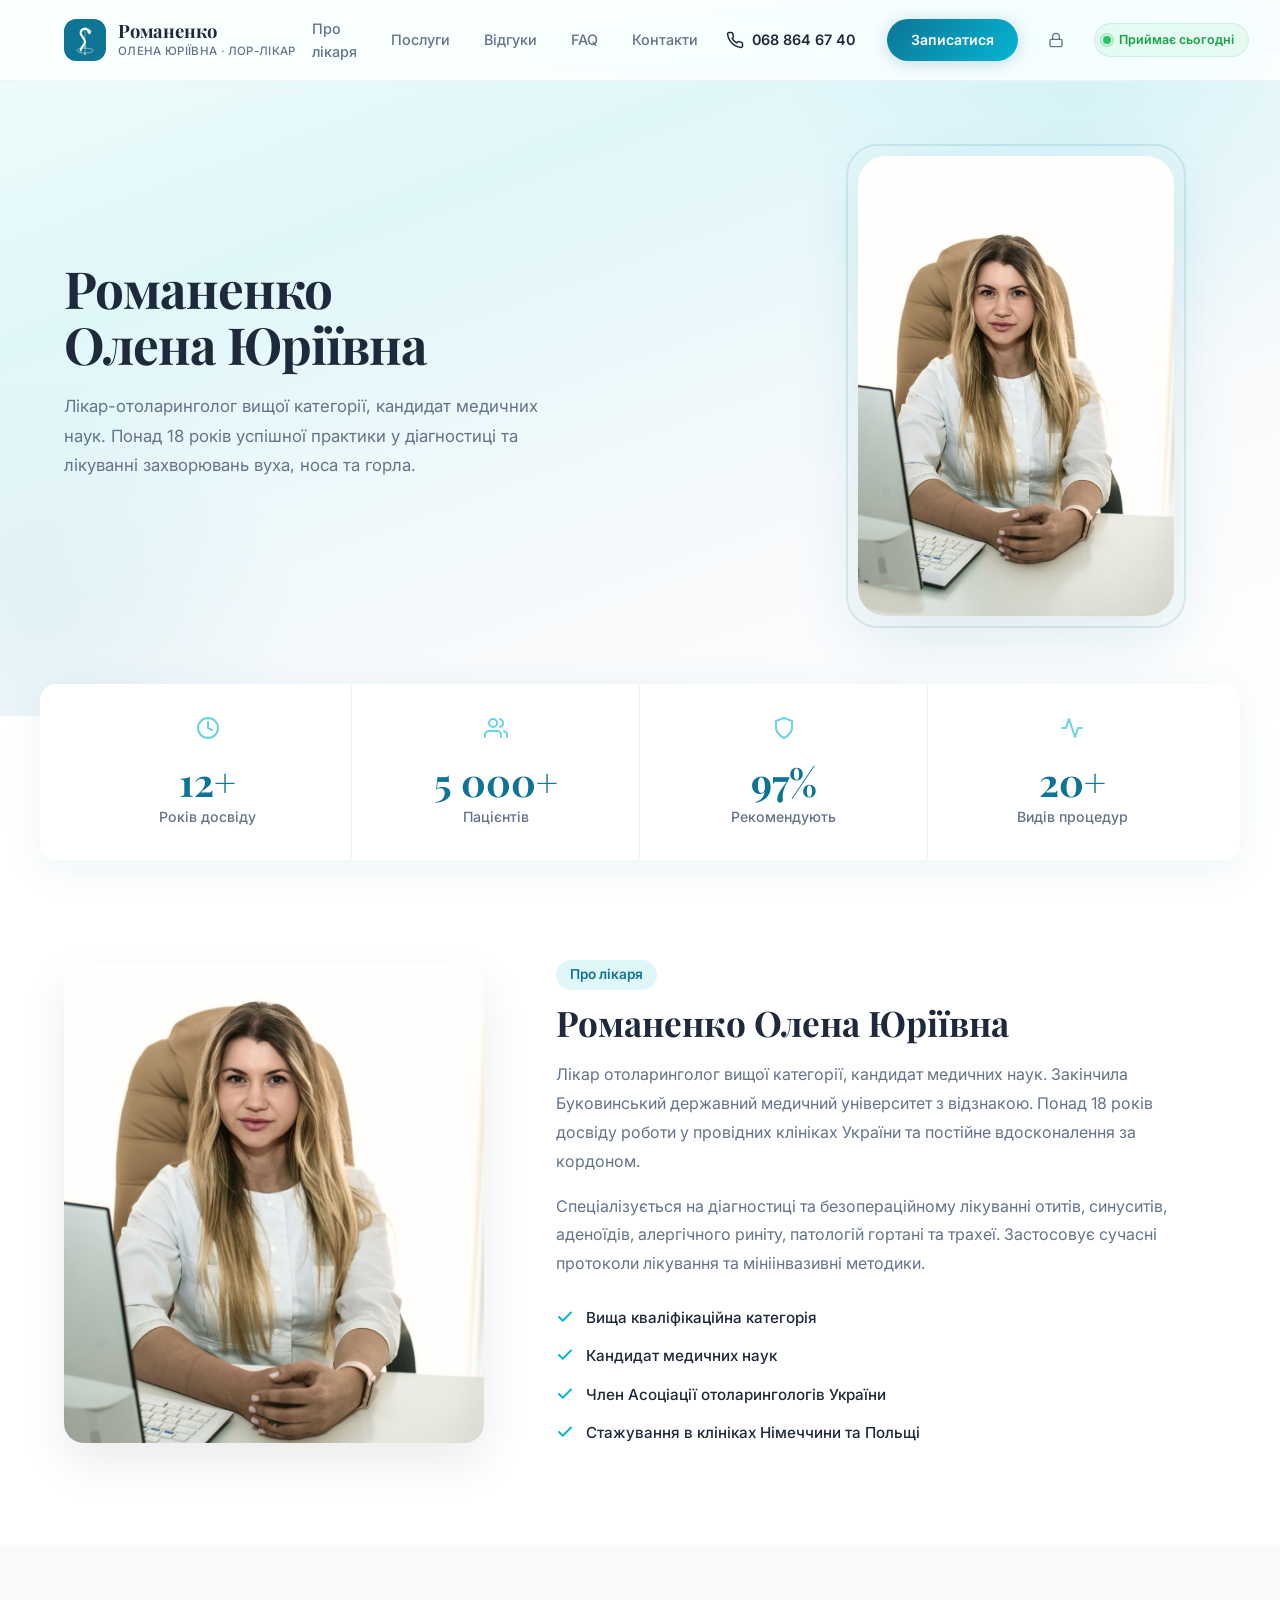
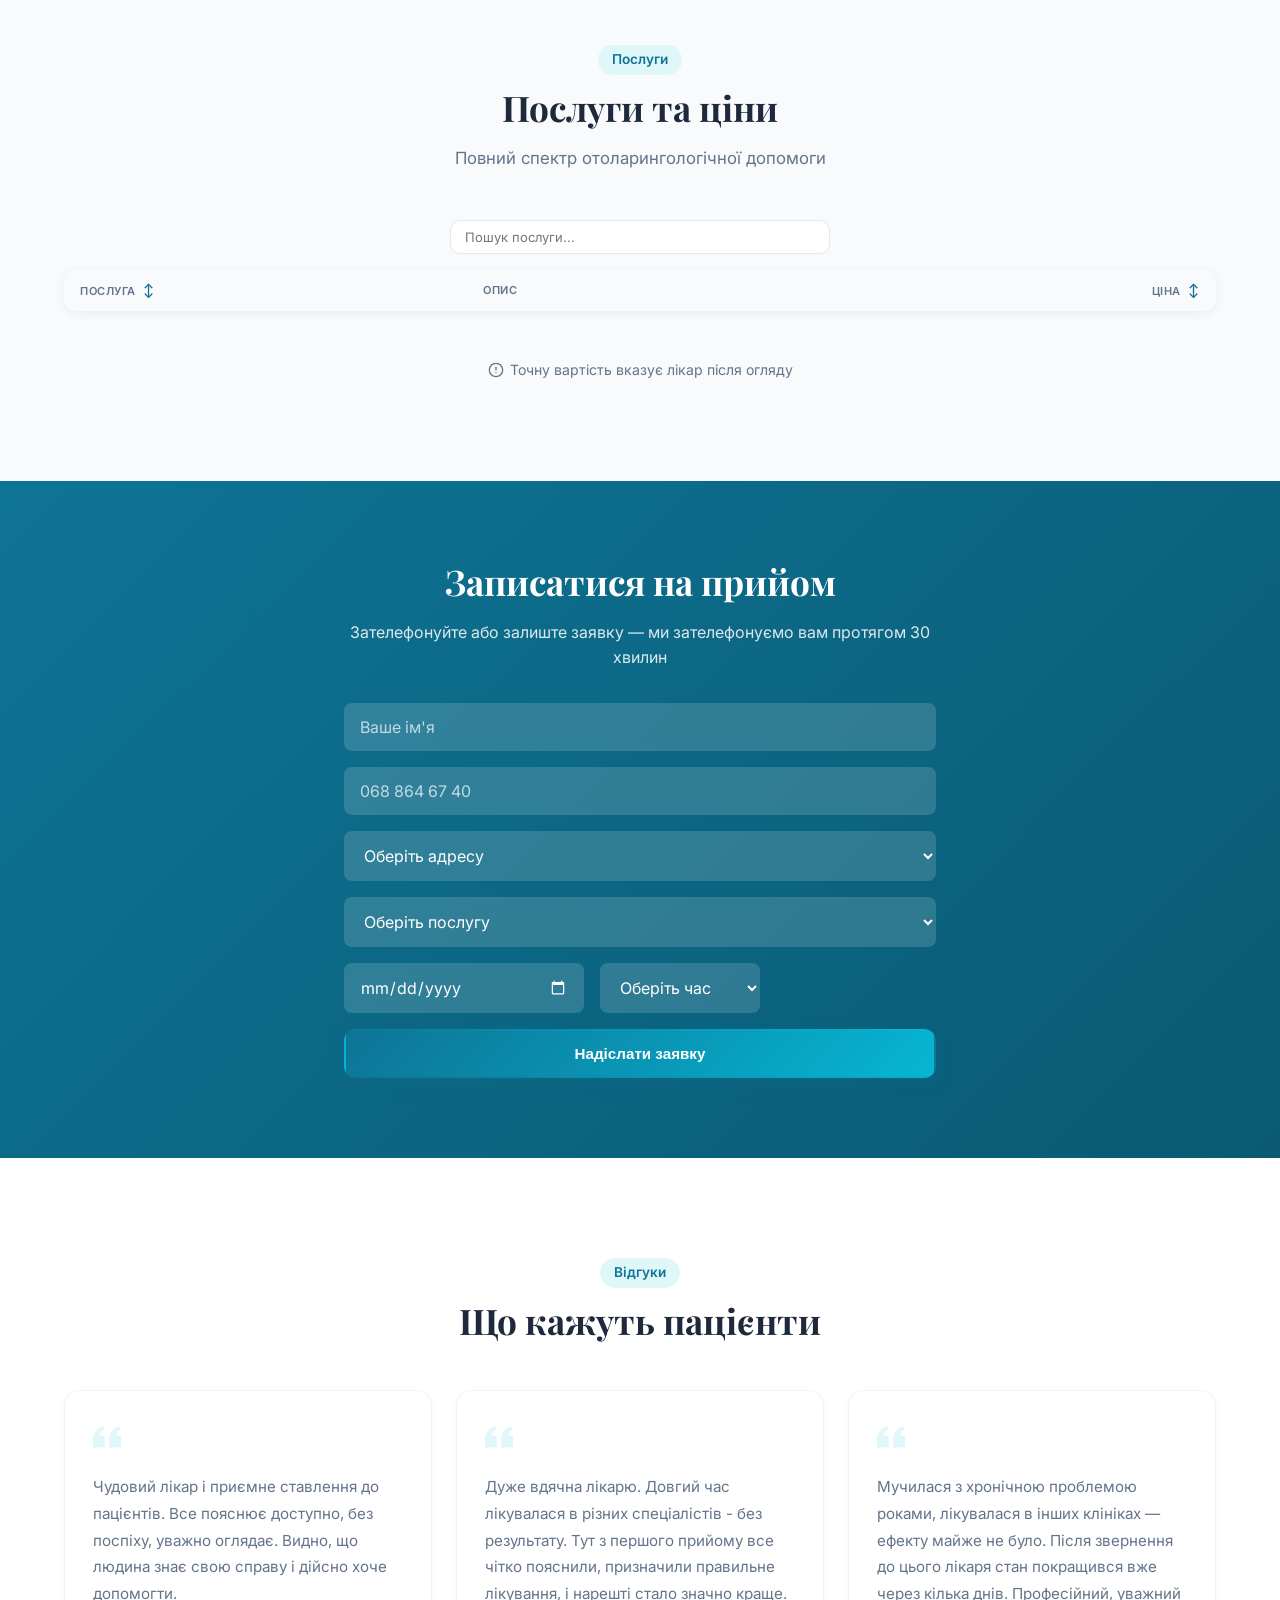
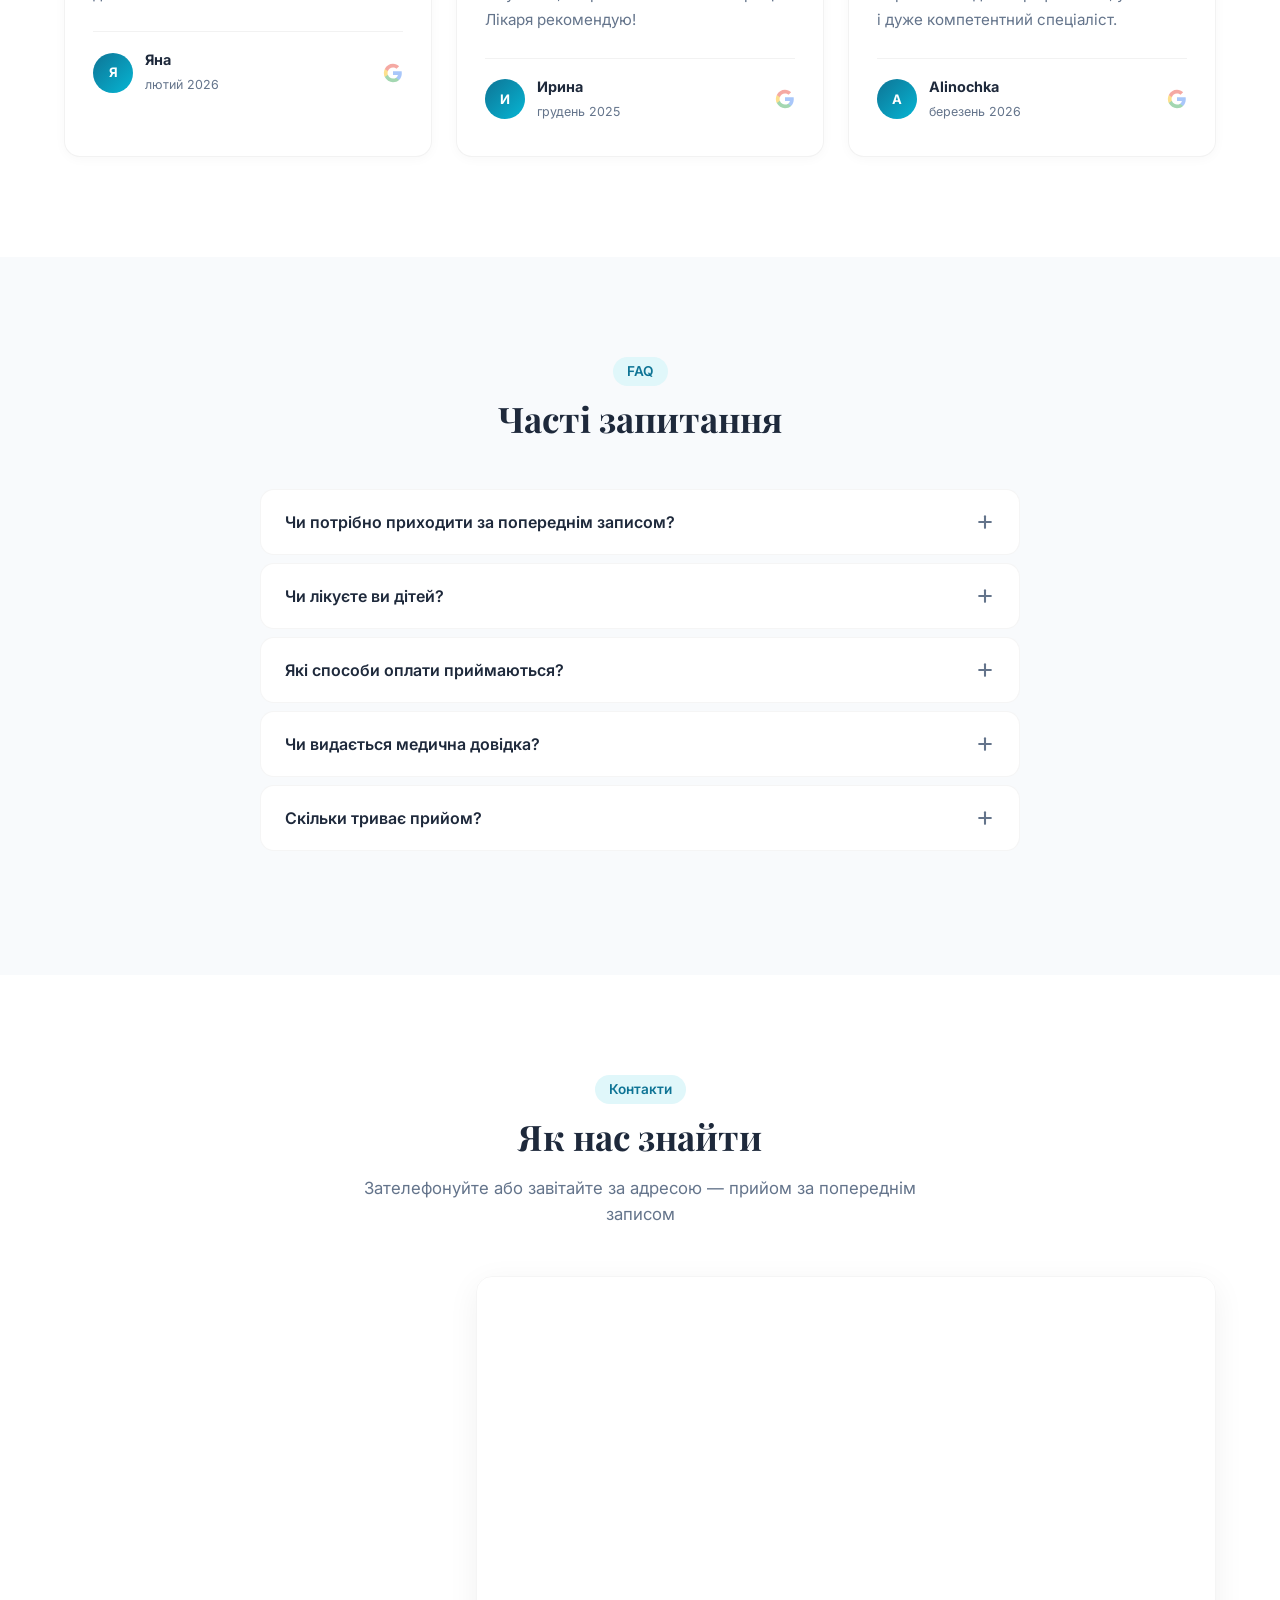
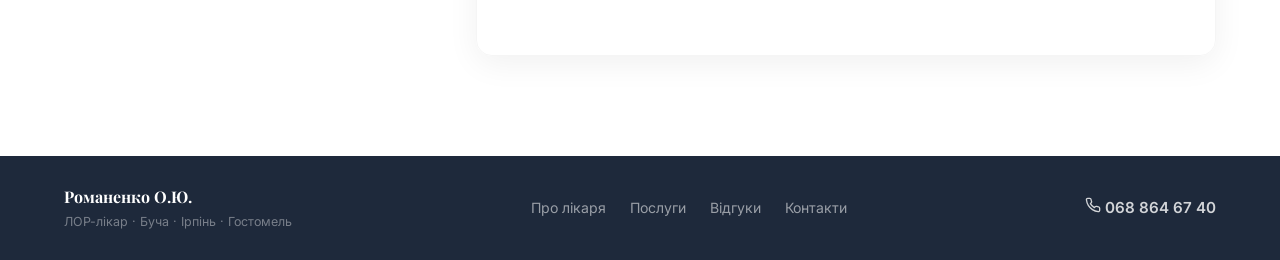
==== index.html @ e5115a63 "base project" ====
<!DOCTYPE html>
<html lang="uk">
<head>
  <meta charset="UTF-8">
  <meta name="viewport" content="width=device-width, initial-scale=1.0">
  <meta name="description" content="ЛОР-лікар Романенко Олена Юріївна у Бучі. Консультації, лікування отитів, синуситів, аденоїдів. Запис за телефоном 068 864 67 40.">
  <title>ЛОР-лікар Романенко Олена Юріївна | Буча · Ірпінь · Гостомель</title>
  <link rel="stylesheet" href="css/style.css">
  <link rel="preconnect" href="https://fonts.googleapis.com">
  <link href="https://fonts.googleapis.com/css2?family=Inter:wght@400;500;600;700&family=Playfair+Display:wght@600;700&display=swap" rel="stylesheet">
</head>
<body>

  <!-- Header -->
  <header class="header" id="header">
    <div class="container header__inner">
      <a href="#" class="header__logo" aria-label="На головну">
        <svg class="header__logo-icon" viewBox="0 0 48 48" fill="none" xmlns="http://www.w3.org/2000/svg" width="42" height="42">
          <defs><linearGradient id="logo-grad" x1="0" y1="0" x2="48" y2="48"><stop stop-color="#0e7495"/><stop offset="1" stop-color="#06b6d4"/></linearGradient></defs>
          <rect width="48" height="48" rx="14" fill="url(#logo-grad)"/>
          <!-- Bowl of Hygieia — staff / stem / base -->
          <line x1="24" y1="12" x2="24" y2="40" stroke="rgba(255,255,255,.25)" stroke-width="1.6"/>
          <ellipse cx="24" cy="36" rx="9" ry="2.8" stroke="rgba(255,255,255,.35)" stroke-width="1.5" fill="none"/>
          <line x1="24" y1="30" x2="24" y2="33" stroke="rgba(255,255,255,.35)" stroke-width="2" stroke-linecap="round"/>
          <circle cx="24" cy="40" r="1.4" fill="rgba(255,255,255,.45)"/>
          <!-- Snake S-curve -->
          <path d="M29 16C29 12 24 11 24 11S19 12 19 16c0 4 5 6 5 10s-5 6-5 10" stroke="#fff" stroke-width="2.4" stroke-linecap="round" fill="none"/>
          <!-- Snake head -->
          <circle cx="29" cy="14.5" r="2.2" fill="#fff"/>
          <circle cx="29.8" cy="13.8" r=".6" fill="url(#logo-grad)"/>
        </svg>
        <div class="header__logo-text">
          <span class="header__logo-name">Романенко</span>
          <span class="header__logo-sub">Олена Юріївна · ЛОР-лікар</span>
        </div>
      </a>

      <nav class="header__nav" id="headerNav" role="navigation">
        <a href="#about" class="header__nav-link">Про лікаря</a>
        <a href="#services" class="header__nav-link">Послуги</a>
        <a href="#testimonials" class="header__nav-link">Відгуки</a>
        <a href="#faq" class="header__nav-link">FAQ</a>
        <a href="#contacts" class="header__nav-link">Контакти</a>
      </nav>

      <div class="header__actions">
        <a href="tel:+380688646740" class="header__phone" aria-label="Зателефонувати">
          <svg width="18" height="18" viewBox="0 0 24 24" fill="none" stroke="currentColor" stroke-width="2" stroke-linecap="round" stroke-linejoin="round"><path d="M22 16.92v3a2 2 0 01-2.18 2 19.79 19.79 0 01-8.63-3.07 19.5 19.5 0 01-6-6 19.79 19.79 0 01-3.07-8.67A2 2 0 014.11 2h3a2 2 0 012 1.72c.127.96.361 1.903.7 2.81a2 2 0 01-.45 2.11L8.09 9.91a16 16 0 006 6l1.27-1.27a2 2 0 012.11-.45c.907.339 1.85.573 2.81.7A2 2 0 0122 16.92z"/></svg>
          <span>068 864 67 40</span>
        </a>
        <a href="#appointment" class="header__cta">Записатися</a>
        <a href="/login" class="header__login">
          <svg width="16" height="16" viewBox="0 0 24 24" fill="none" stroke="currentColor" stroke-width="2" stroke-linecap="round" stroke-linejoin="round"><rect x="3" y="11" width="18" height="11" rx="2" ry="2"/><path d="M7 11V7a5 5 0 0110 0v4"/></svg>
        </a>
        <div class="header__status">
          <span class="header__status-dot"></span>
          <span class="header__status-text">Приймає сьогодні</span>
        </div>
      </div>

      <!-- Mobile: compact bottom nav bar -->
      <nav class="header__mobile-nav">
        <a href="#about" class="header__mobile-link">Лікар</a>
        <a href="#services" class="header__mobile-link">Послуги</a>
        <a href="#testimonials" class="header__mobile-link">Відгуки</a>
        <a href="#contacts" class="header__mobile-link">Контакти</a>
        <a href="/login" class="header__mobile-link">
          <svg width="18" height="18" viewBox="0 0 24 24" fill="none" stroke="currentColor" stroke-width="2" stroke-linecap="round" stroke-linejoin="round"><rect x="3" y="11" width="18" height="11" rx="2" ry="2"/><path d="M7 11V7a5 5 0 0110 0v4"/></svg>
          Вхід
        </a>
        <a href="tel:+380688646740" class="header__mobile-call">
          <svg width="16" height="16" viewBox="0 0 24 24" fill="none" stroke="currentColor" stroke-width="2" stroke-linecap="round" stroke-linejoin="round"><path d="M22 16.92v3a2 2 0 01-2.18 2 19.79 19.79 0 01-8.63-3.07 19.5 19.5 0 01-6-6 19.79 19.79 0 01-3.07-8.67A2 2 0 014.11 2h3a2 2 0 012 1.72c.127.96.361 1.903.7 2.81a2 2 0 01-.45 2.11L8.09 9.91a16 16 0 006 6l1.27-1.27a2 2 0 012.11-.45c.907.339 1.85.573 2.81.7A2 2 0 0122 16.92z"/></svg>
        </a>
      </nav>
    </div>
  </header>

  <!-- Hero -->
  <section class="hero">
    <div class="hero__bg"></div>
    <div class="container hero__inner">
      <div class="hero__content">
        <h1 class="hero__title">Романенко<br/>Олена Юріївна</h1>
        <p class="hero__subtitle">Лікар-отоларинголог вищої категорії, кандидат медичних наук. Понад 18 років успішної практики у діагностиці та лікуванні захворювань вуха, носа та горла.</p>
        <div class="hero__actions">
        </div>
      </div>
      <div class="hero__image">
        <div class="hero__photo-frame">
          <div class="hero__photo">
            <img src="./images/dr.JPG" alt="Романенко Олена Юріївна — ЛОР-лікар"/>
          </div>
          <div class="hero__photo-accent"></div>
        </div>
      </div>
    </div>
  </section>

  <!-- Stats -->
  <section class="stats">
    <div class="container stats__inner">
      <div class="stats__item">
        <svg class="stats__icon" width="24" height="24" viewBox="0 0 24 24" fill="none" stroke="currentColor" stroke-width="2" stroke-linecap="round" stroke-linejoin="round"><circle cx="12" cy="12" r="10"/><polyline points="12 6 12 12 16 14"/></svg>
        <span class="stats__number" id="yearsExperience">18+</span>
        <span class="stats__label">Років досвіду</span>
      </div>
      <div class="stats__item">
        <svg class="stats__icon" width="24" height="24" viewBox="0 0 24 24" fill="none" stroke="currentColor" stroke-width="2" stroke-linecap="round" stroke-linejoin="round"><path d="M17 21v-2a4 4 0 00-4-4H5a4 4 0 00-4 4v2"/><circle cx="9" cy="7" r="4"/><path d="M23 21v-2a4 4 0 00-3-3.87"/><path d="M16 3.13a4 4 0 010 7.75"/></svg>
        <span class="stats__number">5 000+</span>
        <span class="stats__label">Пацієнтів</span>
      </div>
      <div class="stats__item">
        <svg class="stats__icon" width="24" height="24" viewBox="0 0 24 24" fill="none" stroke="currentColor" stroke-width="2" stroke-linecap="round" stroke-linejoin="round"><path d="M12 22s8-4 8-10V5l-8-3-8 3v7c0 6 8 10 8 10z"/></svg>
        <span class="stats__number">97%</span>
        <span class="stats__label">Рекомендують</span>
      </div>
      <div class="stats__item">
        <svg class="stats__icon" width="24" height="24" viewBox="0 0 24 24" fill="none" stroke="currentColor" stroke-width="2" stroke-linecap="round" stroke-linejoin="round"><path d="M22 12h-4l-3 9L9 3l-3 9H2"/></svg>
        <span class="stats__number">20+</span>
        <span class="stats__label">Видів процедур</span>
      </div>
    </div>
  </section>

  <!-- About -->
  <section class="about" id="about">
    <div class="container about__inner">
      <div class="about__image">
        <div class="about__photo">
          <div class="about__photo-inner">
            <img src="./images/dr.JPG" alt="Романенко Олена Юріївна"/>
          </div>
        </div>
      </div>
      <div class="about__content">
        <span class="section__tag">Про лікаря</span>
        <h2 class="section__title">Романенко Олена Юріївна</h2>
        <p class="about__text">Лікар отоларинголог вищої категорії, кандидат медичних наук. Закінчила Буковинський державний медичний університет з відзнакою. Понад 18 років досвіду роботи у провідних клініках України та постійне вдосконалення за кордоном.</p>
        <p class="about__text">Спеціалізується на діагностиці та безопераційному лікуванні отитів, синуситів, аденоїдів, алергічного риніту, патологій гортані та трахеї. Застосовує сучасні протоколи лікування та мініінвазивні методики.</p>
        <ul class="about__credentials">
          <li>
            <svg width="18" height="18" viewBox="0 0 24 24" fill="none" stroke="currentColor" stroke-width="2.5" stroke-linecap="round" stroke-linejoin="round"><polyline points="20 6 9 17 4 12"/></svg>
            Вища кваліфікаційна категорія
          </li>
          <li>
            <svg width="18" height="18" viewBox="0 0 24 24" fill="none" stroke="currentColor" stroke-width="2.5" stroke-linecap="round" stroke-linejoin="round"><polyline points="20 6 9 17 4 12"/></svg>
            Кандидат медичних наук
          </li>
          <li>
            <svg width="18" height="18" viewBox="0 0 24 24" fill="none" stroke="currentColor" stroke-width="2.5" stroke-linecap="round" stroke-linejoin="round"><polyline points="20 6 9 17 4 12"/></svg>
            Член Асоціації отоларингологів України
          </li>
          <li>
            <svg width="18" height="18" viewBox="0 0 24 24" fill="none" stroke="currentColor" stroke-width="2.5" stroke-linecap="round" stroke-linejoin="round"><polyline points="20 6 9 17 4 12"/></svg>
            Стажування в клініках Німеччини та Польщі
          </li>
        </ul>
      </div>
    </div>
  </section>

  <!-- Services -->
  <section class="services" id="services">
    <div class="container">
      <div class="section__header">
        <span class="section__tag">Послуги</span>
        <h2 class="section__title">Послуги та ціни</h2>
        <p class="section__description">Повний спектр отоларингологічної допомоги</p>
      </div>
      <div class="services__search-wrap">
        <input type="text" id="servicesSearch" class="services__search" placeholder="Пошук послуги...">
      </div>
      <div class="services__table-wrap">
        <table class="services__table">
          <thead>
            <tr>
              <th class="services__th services__th--name" data-sort="name">Послуга <span class="services__sort-icon">↕</span></th>
              <th class="services__th services__th--desc">Опис</th>
              <th class="services__th services__th--price" data-sort="price">Ціна <span class="services__sort-icon">↕</span></th>
            </tr>
          </thead>
          <tbody id="servicesTableBody"></tbody>
        </table>
      </div>
      <div id="servicesPagination" class="services__pagination"></div>
      <p class="services__note">
        <svg width="16" height="16" viewBox="0 0 24 24" fill="none" stroke="currentColor" stroke-width="2" stroke-linecap="round" stroke-linejoin="round"><circle cx="12" cy="12" r="10"/><line x1="12" y1="8" x2="12" y2="12"/><line x1="12" y1="16" x2="12.01" y2="16"/></svg>
        Точну вартість вказує лікар після огляду
      </p>
    </div>
  </section>

  <!-- Appointment -->
 <section class="appointment" id="appointment">
    <div class="container appointment__inner">
      <div class="appointment__content">
        <h2 class="section__title">Записатися на прийом</h2>
        <p>Зателефонуйте або залиште заявку — ми зателефонуємо вам протягом 30 хвилин</p>
        <form class="appointment__form" id="appointmentForm">
          <input type="text" name="name" placeholder="Ваше ім'я" required>
          <input type="tel" name="phone" placeholder="Телефон" required>
          <select name="location" id="appointmentLocation">
            <option value="" disabled selected>Оберіть адресу</option>
          </select>
          <select name="service">
            <option value="" disabled selected>Оберіть послугу</option>
            <option>Консультація ЛОР-лікаря</option>
            <option>Лікування отиту</option>
            <option>Лікування синуситу</option>
            <option>Аденотомія</option>
            <option>Видалення поліпів носа</option>
            <option>Парацентез барабанної перетинки</option>
            <option>Алергічний риніт</option>
            <option>Дитяча отоларингологія</option>
          </select>
          <div class="appointment__datetime">
            <input type="date" name="date">
            <select name="time" id="appointmentTime">
              <option value="">Оберіть час</option>
            </select>
          </div>
          <button type="submit" class="btn btn--primary btn--full">Надіслати заявку</button>
        </form>
        <p class="appointment__confirm" id="formConfirm">&#10004; Дякуємо! Ми зв'яжемося з вами найближчим часом.</p>
      </div>
    </div>
  </section>

  <!-- Testimonials -->
  <section class="testimonials" id="testimonials">
    <div class="container">
      <div class="section__header">
        <span class="section__tag">Відгуки</span>
        <h2 class="section__title">Що кажуть пацієнти</h2>
      </div>
      <div class="testimonials__grid">
        <div class="testimonial-card">
          <svg class="testimonial-card__quote" width="28" height="28" viewBox="0 0 24 24" fill="currentColor"><path d="M14.017 21v-7.391c0-5.704 3.731-9.57 8.983-10.609l.995 2.151c-2.432.917-3.995 3.638-3.995 5.849h4v10h-9.983zm-14.017 0v-7.391c0-5.704 3.748-9.57 9-10.609l.996 2.151c-2.433.917-3.996 3.638-3.996 5.849h3.983v10h-9.983z"/></svg>
          <p class="testimonial-card__text">Чудовий лікар і приємне ставлення до пацієнтів. Все пояснює доступно, без поспіху, уважно оглядає. Видно, що людина знає свою справу і дійсно хоче допомогти.</p>
          <div class="testimonial-card__footer">
            <div class="testimonial-card__author">
              <div class="testimonial-card__avatar">Я</div>
              <div>
                <strong>Яна</strong>
                <span>лютий 2026</span>
              </div>
            </div>
            <svg class="testimonial-card__google" width="20" height="20" viewBox="0 0 24 24"><path d="M22.56 12.25c0-.78-.07-1.53-.2-2.25H12v4.26h5.92a5.06 5.06 0 01-2.2 3.32v2.77h3.57c2.08-1.92 3.28-4.74 3.28-8.1z" fill="#4285F4"/><path d="M12 23c2.97 0 5.46-.98 7.28-2.66l-3.57-2.77c-.98.66-2.23 1.06-3.71 1.06-2.86 0-5.29-1.93-6.16-4.53H2.18v2.84C3.99 20.53 7.7 23 12 23z" fill="#34A853"/><path d="M5.84 14.09c-.22-.66-.35-1.36-.35-2.09s.13-1.43.35-2.09V7.07H2.18C1.43 8.55 1 10.22 1 12s.43 3.45 1.18 4.93l2.85-2.22.81-.62z" fill="#FBBC05"/><path d="M12 5.38c1.62 0 3.06.56 4.21 1.64l3.15-3.15C17.45 2.09 14.97 1 12 1 7.7 1 3.99 3.47 2.18 7.07l3.66 2.84c.87-2.6 3.3-4.53 6.16-4.53z" fill="#EA4335"/></svg>
          </div>
        </div>
        <div class="testimonial-card">
          <svg class="testimonial-card__quote" width="28" height="28" viewBox="0 0 24 24" fill="currentColor"><path d="M14.017 21v-7.391c0-5.704 3.731-9.57 8.983-10.609l.995 2.151c-2.432.917-3.995 3.638-3.995 5.849h4v10h-9.983zm-14.017 0v-7.391c0-5.704 3.748-9.57 9-10.609l.996 2.151c-2.433.917-3.996 3.638-3.996 5.849h3.983v10h-9.983z"/></svg>
          <p class="testimonial-card__text">Дуже вдячна лікарю. Довгий час лікувалася в різних спеціалістів - без результату. Тут з першого прийому все чітко пояснили, призначили правильне лікування, і нарешті стало значно краще. Лікаря рекомендую!</p>
          <div class="testimonial-card__footer">
            <div class="testimonial-card__author">
              <div class="testimonial-card__avatar">И</div>
              <div>
                <strong>Ирина</strong>
                <span>грудень 2025</span>
              </div>
            </div>
            <svg class="testimonial-card__google" width="20" height="20" viewBox="0 0 24 24"><path d="M22.56 12.25c0-.78-.07-1.53-.2-2.25H12v4.26h5.92a5.06 5.06 0 01-2.2 3.32v2.77h3.57c2.08-1.92 3.28-4.74 3.28-8.1z" fill="#4285F4"/><path d="M12 23c2.97 0 5.46-.98 7.28-2.66l-3.57-2.77c-.98.66-2.23 1.06-3.71 1.06-2.86 0-5.29-1.93-6.16-4.53H2.18v2.84C3.99 20.53 7.7 23 12 23z" fill="#34A853"/><path d="M5.84 14.09c-.22-.66-.35-1.36-.35-2.09s.13-1.43.35-2.09V7.07H2.18C1.43 8.55 1 10.22 1 12s.43 3.45 1.18 4.93l2.85-2.22.81-.62z" fill="#FBBC05"/><path d="M12 5.38c1.62 0 3.06.56 4.21 1.64l3.15-3.15C17.45 2.09 14.97 1 12 1 7.7 1 3.99 3.47 2.18 7.07l3.66 2.84c.87-2.6 3.3-4.53 6.16-4.53z" fill="#EA4335"/></svg>
          </div>
        </div>
        <div class="testimonial-card">
          <svg class="testimonial-card__quote" width="28" height="28" viewBox="0 0 24 24" fill="currentColor"><path d="M14.017 21v-7.391c0-5.704 3.731-9.57 8.983-10.609l.995 2.151c-2.432.917-3.995 3.638-3.995 5.849h4v10h-9.983zm-14.017 0v-7.391c0-5.704 3.748-9.57 9-10.609l.996 2.151c-2.433.917-3.996 3.638-3.996 5.849h3.983v10h-9.983z"/></svg>
          <p class="testimonial-card__text">Мучилася з хронічною проблемою роками, лікувалася в інших клініках — ефекту майже не було. Після звернення до цього лікаря стан покращився вже через кілька днів. Професійний, уважний і дуже компетентний спеціаліст.</p>
          <div class="testimonial-card__footer">
            <div class="testimonial-card__author">
              <div class="testimonial-card__avatar">A</div>
              <div>
                <strong>Alinochka</strong>
                <span>березень 2026</span>
              </div>
            </div>
            <svg class="testimonial-card__google" width="20" height="20" viewBox="0 0 24 24"><path d="M22.56 12.25c0-.78-.07-1.53-.2-2.25H12v4.26h5.92a5.06 5.06 0 01-2.2 3.32v2.77h3.57c2.08-1.92 3.28-4.74 3.28-8.1z" fill="#4285F4"/><path d="M12 23c2.97 0 5.46-.98 7.28-2.66l-3.57-2.77c-.98.66-2.23 1.06-3.71 1.06-2.86 0-5.29-1.93-6.16-4.53H2.18v2.84C3.99 20.53 7.7 23 12 23z" fill="#34A853"/><path d="M5.84 14.09c-.22-.66-.35-1.36-.35-2.09s.13-1.43.35-2.09V7.07H2.18C1.43 8.55 1 10.22 1 12s.43 3.45 1.18 4.93l2.85-2.22.81-.62z" fill="#FBBC05"/><path d="M12 5.38c1.62 0 3.06.56 4.21 1.64l3.15-3.15C17.45 2.09 14.97 1 12 1 7.7 1 3.99 3.47 2.18 7.07l3.66 2.84c.87-2.6 3.3-4.53 6.16-4.53z" fill="#EA4335"/></svg>
          </div>
        </div>
      </div>
    </div>
  </section>

  <!-- FAQ -->
  <section class="faq" id="faq">
    <div class="container">
      <div class="section__header">
        <span class="section__tag">FAQ</span>
        <h2 class="section__title">Часті запитання</h2>
      </div>
      <div class="faq__list">
        <div class="faq__item">
          <button class="faq__question">Чи потрібно приходити за попереднім записом? <svg class="faq__icon" width="20" height="20" viewBox="0 0 24 24" fill="none" stroke="currentColor" stroke-width="2.5" stroke-linecap="round"><line x1="12" y1="5" x2="12" y2="19"/><line x1="5" y1="12" x2="19" y2="12"/></svg></button>
          <div class="faq__answer"><p>Так, прийом ведеться за попереднім записом. Це дозволяє уникнути черги та отримати якісну консультацію.</p></div>
        </div>
        <div class="faq__item">
          <button class="faq__question">Чи лікуєте ви дітей? <svg class="faq__icon" width="20" height="20" viewBox="0 0 24 24" fill="none" stroke="currentColor" stroke-width="2.5" stroke-linecap="round"><line x1="12" y1="5" x2="12" y2="19"/><line x1="5" y1="12" x2="19" y2="12"/></svg></button>
          <div class="faq__answer"><p>Так, приймаю дітей від 3 років. Дитячий прийом проходить у дружній атмосфері, без стресу.</p></div>
        </div>
        <div class="faq__item">
          <button class="faq__question">Які способи оплати приймаються? <svg class="faq__icon" width="20" height="20" viewBox="0 0 24 24" fill="none" stroke="currentColor" stroke-width="2.5" stroke-linecap="round"><line x1="12" y1="5" x2="12" y2="19"/><line x1="5" y1="12" x2="19" y2="12"/></svg></button>
          <div class="faq__answer"><p>Готівка, безготівкова оплата картою. Також можлива оплата через Apple Pay / Google Pay.</p></div>
        </div>
        <div class="faq__item">
          <button class="faq__question">Чи видається медична довідка? <svg class="faq__icon" width="20" height="20" viewBox="0 0 24 24" fill="none" stroke="currentColor" stroke-width="2.5" stroke-linecap="round"><line x1="12" y1="5" x2="12" y2="19"/><line x1="5" y1="12" x2="19" y2="12"/></svg></button>
          <div class="faq__answer"><p>Так, видаються всі необхідні медичні довідки, висновки та направлення.</p></div>
        </div>
        <div class="faq__item">
          <button class="faq__question">Скільки триває прийом? <svg class="faq__icon" width="20" height="20" viewBox="0 0 24 24" fill="none" stroke="currentColor" stroke-width="2.5" stroke-linecap="round"><line x1="12" y1="5" x2="12" y2="19"/><line x1="5" y1="12" x2="19" y2="12"/></svg></button>
          <div class="faq__answer"><p>Звичайна консультація триває 20-30 хвилин. При необхідності процедур — до 1 години.</p></div>
        </div>
      </div>
      <div id="faqPagination" class="faq__pagination"></div>
    </div>
  </section>

  <!-- Contacts -->
  <section class="contacts" id="contacts">
    <div class="container">
      <div class="section__header">
        <span class="section__tag">Контакти</span>
        <h2 class="section__title">Як нас знайти</h2>
        <p class="section__description">Зателефонуйте або завітайте за адресою — прийом за попереднім записом</p>
      </div>
      <div class="contacts__inner">
        <div class="contacts__dynamic" id="contactsDynamic"></div>
        <div class="contacts__map">
          <iframe src="https://www.google.com/maps/embed?pb=!1m18!1m12!1m3!1d1538.5!2d30.1920605!3d50.5412368!2m3!1f0!2f0!3f0!3m2!1i1024!2i768!4f13.1!3m3!1m2!1s0x472b31001492d017%3A0xa2d039c6879c7004!2zLCDihJDniJ_huInilLjluoAg4bie4bie4bie4ZmI4ZyQ4Zi_4Zmi4ZiB4Z2M4Zub4Zi44ZmG4Z2J!5e0!3m2!1suk!2sua!4v1700000000000&maptype=roadmap" width="100%" height="100%" style="border:0;" allowfullscreen="" loading="lazy"></iframe>
        </div>
      </div>
    </div>
  </section>

  <!-- Footer -->
  <footer class="footer">
    <div class="container footer__inner">
      <a href="#" class="footer__brand">
        <span class="footer__brand-name">Романенко О.Ю.</span>
        <span class="footer__brand-desc">ЛОР-лікар · Буча · Ірпінь · Гостомель</span>
      </a>
      <nav class="footer__nav">
        <a href="#about">Про лікаря</a>
        <a href="#services">Послуги</a>
        <a href="#testimonials">Відгуки</a>
        <a href="#contacts">Контакти</a>
      </nav>
      <a href="tel:+380688646740" class="footer__phone"><svg width="16" height="16" viewBox="0 0 24 24" fill="none" stroke="currentColor" stroke-width="2" stroke-linecap="round" stroke-linejoin="round"><path d="M22 16.92v3a2 2 0 01-2.18 2 19.79 19.79 0 01-8.63-3.07 19.5 19.5 0 01-6-6 19.79 19.79 0 01-3.07-8.67A2 2 0 014.11 2h3a2 2 0 012 1.72c.127.96.361 1.903.7 2.81a2 2 0 01-.45 2.11L8.09 9.91a16 16 0 006 6l1.27-1.27a2 2 0 012.11-.45c.907.339 1.85.573 2.81.7A2 2 0 0122 16.92z"/></svg>  068 864 67 40</a>
    </div>
  </footer>

  <script src="js/main.js"></script>
</body>
</html>
---- css/style.css ----
*,*::before,*::after{margin:0;padding:0;box-sizing:border-box}
:root{--p:#0e7495;--pd:#0a5a73;--pl:#e0f7fa;--a:#06b6d4;--d:#1e293b;--g:#64748b;--l:#f8fafc;--w:#fff;--r:12px;--s:0 4px 24px rgba(0,0,0,.08)}
html{scroll-behavior:smooth}
body{font-family:'Inter',sans-serif;color:var(--d);line-height:1.6}
::selection{background:var(--pl);color:var(--p)}
.container{max-width:1200px;margin:0 auto;padding:0 24px}
h1,h2,h3{font-family:'Playfair Display',serif;line-height:1.2}
a{text-decoration:none;color:inherit}
/* ===== Header ===== */
.header{position:fixed;top:0;left:0;right:0;z-index:1000;background:rgba(255,255,255,.82);backdrop-filter:blur(20px) saturate(180%);border-bottom:1px solid rgba(226,232,240,.5);transition:height .35s cubic-bezier(.4,0,.2,1),box-shadow .35s,background .35s,top .35s,border-radius .35s;border-radius:0}
.header.scrolled{background:rgba(255,255,255,.92);box-shadow:0 1px 32px rgba(14,116,149,.07);top:8px;border-radius:0 0 18px 18px;border-bottom:none}
.header__inner{display:flex;align-items:center;justify-content:space-between;height:80px;transition:height .35s cubic-bezier(.4,0,.2,1)}
.header.scrolled .header__inner{height:64px}

/* Logo */
.header__logo{display:flex;align-items:center;gap:12px;flex-shrink:0}
.header__logo-icon{flex-shrink:0;transition:transform .4s cubic-bezier(.34,1.56,.64,1)}
.header__logo:hover .header__logo-icon{transform:scale(1.06)}
.header__logo-text{display:flex;flex-direction:column}
.header__logo-name{font-family:'Playfair Display',serif;font-size:1.15rem;font-weight:700;color:var(--d);line-height:1.2;letter-spacing:-.01em}
.header__logo-sub{font-size:.72rem;color:var(--g);font-weight:500;letter-spacing:.03em;text-transform:uppercase}

/* Desktop Nav */
.header__nav{display:flex;align-items:center;gap:2px}
.header__nav-link{font-size:.9rem;font-weight:500;color:var(--g);padding:8px 16px;border-radius:8px;position:relative;transition:color .25s,background .25s}
.header__nav-link::before{content:'';position:absolute;left:16px;top:50%;width:4px;height:4px;border-radius:50%;background:var(--a);transform:translateY(-50%) scale(0);transition:transform .25s cubic-bezier(.4,0,.2,1)}
.header__nav-link:hover{color:var(--d);background:rgba(14,116,149,.04)}
.header__nav-link:hover::before{transform:translateY(-50%) scale(1)}
.header__nav-link.active{color:var(--p);font-weight:600}
.header__nav-link.active::before{transform:translateY(-50%) scale(1)}

/* Actions */
.header__actions{display:flex;align-items:center;gap:20px}
.header__phone{display:flex;align-items:center;gap:8px;font-weight:600;font-size:.9rem;color:var(--d);white-space:nowrap;transition:color .2s;padding:8px 12px;border-radius:8px}
.header__phone:hover{color:var(--p);background:rgba(14,116,149,.04)}
.header__phone svg{flex-shrink:0}
.header__cta{display:inline-flex;align-items:center;padding:10px 24px;background:linear-gradient(135deg,var(--p),var(--a));color:#fff;border-radius:50px;font-weight:600;font-size:.88rem;white-space:nowrap;transition:transform .25s,box-shadow .25s;box-shadow:0 2px 16px rgba(14,116,149,.25)}
.header__cta:hover{transform:translateY(-1px);box-shadow:0 6px 24px rgba(14,116,149,.35)}
.header__cta:active{transform:translateY(0)}
.header__login{display:inline-flex;align-items:center;padding:8px 10px;color:var(--g);border-radius:8px;transition:color .2s,background .2s}
.header__login:hover{color:var(--p);background:rgba(14,116,149,.04)}

/* Status indicator */
.header__status{display:flex;align-items:center;gap:8px;padding:6px 14px 6px 8px;background:rgba(34,197,94,.08);border-radius:50px;border:1px solid rgba(34,197,94,.15)}
.header__status-dot{width:8px;height:8px;border-radius:50%;background:#22c55e;position:relative}
.header__status-dot::after{content:'';position:absolute;inset:-3px;border-radius:50%;border:2px solid rgba(34,197,94,.3);animation:statusPulse 2s ease-in-out infinite}
.header__status-text{font-size:.78rem;font-weight:600;color:#16a34a;white-space:nowrap}
@keyframes statusPulse{0%,100%{transform:scale(1);opacity:1}50%{transform:scale(1.6);opacity:0}}

/* Mobile bottom nav bar (replaces burger) */
.header__mobile-nav{display:none;position:fixed;bottom:0;left:0;right:0;height:64px;background:rgba(255,255,255,.92);backdrop-filter:blur(20px) saturate(180%);border-top:1px solid rgba(226,232,240,.6);align-items:center;justify-content:space-around;padding:0 8px;padding-bottom:env(safe-area-inset-bottom);z-index:999;box-shadow:0 -2px 20px rgba(0,0,0,.04)}
.header__mobile-link{display:flex;flex-direction:column;align-items:center;gap:2px;font-size:.68rem;font-weight:600;color:var(--g);text-decoration:none;padding:6px 10px;border-radius:8px;transition:color .2s;white-space:nowrap}
.header__mobile-link.active{color:var(--p)}
.header__mobile-link:active{background:rgba(14,116,149,.06)}
.header__mobile-call{display:flex;align-items:center;justify-content:center;width:40px;height:40px;border-radius:50%;background:linear-gradient(135deg,var(--p),var(--a));color:#fff;box-shadow:0 2px 12px rgba(14,116,149,.3);transition:transform .2s}
.header__mobile-call:active{transform:scale(.93)}
/* ===== Hero ===== */
.hero{padding:156px 0 100px;background:linear-gradient(160deg,#f0fdfa 0%,#e0f7fa 30%,#f8fafc 70%,#fff 100%);position:relative;overflow:hidden}
.hero__bg{position:absolute;inset:0;overflow:hidden;pointer-events:none}
.hero__bg::before{content:'';position:absolute;top:-200px;right:-100px;width:600px;height:600px;border-radius:50%;background:radial-gradient(circle,rgba(6,182,212,.08) 0%,transparent 70%)}
.hero__bg::after{content:'';position:absolute;bottom:-150px;left:-200px;width:500px;height:500px;border-radius:50%;background:radial-gradient(circle,rgba(14,116,149,.05) 0%,transparent 70%)}
.hero__inner{display:grid;grid-template-columns:1fr 400px;gap:64px;align-items:center;position:relative}
.hero__badge{display:inline-flex;align-items:center;gap:6px;background:#fff;color:var(--p);padding:6px 14px;border-radius:50px;font-size:.82rem;font-weight:600;border:1px solid rgba(14,116,149,.12);box-shadow:0 2px 8px rgba(14,116,149,.06);margin-bottom:16px}
.hero__badge svg{width:14px;height:14px}
.hero__title{font-size:3.2rem;line-height:1.1;margin-bottom:20px;letter-spacing:-.02em;color:var(--d)}
.hero__subtitle{font-size:1.05rem;color:var(--g);line-height:1.75;margin-bottom:32px;max-width:500px}
.hero__actions{display:flex;gap:14px;flex-wrap:wrap}
/* Hero image */
.hero__image{display:flex;justify-content:center}
.hero__photo-frame{position:relative}
.hero__photo{width:100%;height:460px;border-radius:28px;overflow:hidden;box-shadow:0 24px 64px rgba(14,116,149,.12);position:relative;z-index:1}
.hero__photo img{width:100%;height:100%;object-fit:cover;display:block}
.hero__photo-accent{position:absolute;top:-12px;left:-12px;right:-12px;bottom:-12px;border:2px solid rgba(14,116,149,.12);border-radius:32px;z-index:0}
/* Photo avatar (used by hero & about) */
.placeholder-avatar{width:340px;height:400px;border-radius:24px;overflow:hidden;display:flex;align-items:center;justify-content:center;color:#fff;font-size:1.2rem;font-weight:600;position:relative}
.placeholder-avatar img{width:100%;height:100%;object-fit:cover;position:absolute;top:0;left:0}
.placeholder-avatar:has(img) span{display:none}
.placeholder-avatar--large{width:100%;max-width:380px;height:440px}
/* Buttons */
.btn{display:inline-flex;align-items:center;justify-content:center;padding:14px 32px;border-radius:12px;font-weight:600;font-size:.95rem;cursor:pointer;border:2px solid transparent;transition:.25s;gap:6px}
.btn--primary{background:linear-gradient(135deg,var(--p),var(--a));color:#fff;border-color:transparent;box-shadow:0 4px 16px rgba(14,116,149,.25)}.btn--primary:hover{box-shadow:0 8px 28px rgba(14,116,149,.35);transform:translateY(-1px)}
.btn--outline{background:transparent;color:var(--p);border-color:var(--p)}.btn--outline:hover{background:var(--p);color:#fff}
.btn--ghost{background:rgba(14,116,149,.04);color:var(--p);border:1.5px solid rgba(14,116,149,.15)}.btn--ghost:hover{background:rgba(14,116,149,.08);border-color:rgba(14,116,149,.3)}
.btn--full{width:100%}
/* Stats */
.stats{padding:0;position:relative;margin-top:-32px;z-index:2}
.stats__inner{display:grid;grid-template-columns:repeat(4,1fr);gap:0;background:#fff;border-radius:16px;box-shadow:0 8px 40px rgba(14,116,149,.08);overflow:hidden}
.stats__item{background:#fff;padding:32px 24px;text-align:center;border-right:1px solid rgba(0,0,0,.05);transition:background .25s,transform .25s}
.stats__item:first-child{border-radius:16px 0 0 16px}
.stats__item:last-child{border-right:none;border-radius:0 16px 16px 0}
.stats__item:hover{background:var(--pl);transform:translateY(-2px)}
.stats__icon{color:var(--a);margin:0 auto 12px;opacity:.6}
.stats__number{display:block;font-family:'Playfair Display',serif;font-size:2.4rem;font-weight:700;color:var(--p);line-height:1.1}
.stats__label{display:block;margin-top:4px;font-size:.88rem;color:var(--g);font-weight:500}
/* Section */
.section__tag{display:inline-block;background:var(--pl);color:var(--p);padding:4px 14px;border-radius:16px;font-size:.85rem;font-weight:600;margin-bottom:12px}
.section__title{font-size:2.2rem;margin-bottom:16px}
.section__header{text-align:center;margin-bottom:48px}
.section__description{color:var(--g);font-size:1.05rem;max-width:600px;margin:0 auto}
/* About */
.about{padding:100px 0}
.about__inner{display:grid;grid-template-columns:420px 1fr;gap:72px;align-items:center}
.about__photo{position:relative}
.about__photo-inner{width:100%;height:480px;border-radius:20px;overflow:hidden;box-shadow:0 20px 48px rgba(0,0,0,.08)}
.about__photo-inner img{width:100%;height:100%;object-fit:cover;display:block}
.about__text{color:var(--g);margin-bottom:16px;font-size:1rem;line-height:1.8}
.about__credentials{list-style:none;margin-top:28px;display:flex;flex-direction:column;gap:14px}
.about__credentials li{display:flex;align-items:flex-start;gap:12px;font-weight:500;font-size:.95rem;color:var(--d)}
.about__credentials li svg{color:var(--a);flex-shrink:0;margin-top:2px}
/* Services */
.services{padding:100px 0;background:var(--l)}
.services__grid{display:grid;grid-template-columns:repeat(4,1fr);gap:20px}
.service-card{background:var(--w);border-radius:16px;padding:28px 24px;border:1px solid rgba(0,0,0,.04);transition:border-color .3s,transform .3s,box-shadow .3s}
.service-card:hover{transform:translateY(-4px);box-shadow:0 12px 32px rgba(14,116,149,.08);border-color:rgba(14,116,149,.1)}
.service-card__icon{width:52px;height:52px;border-radius:14px;display:flex;align-items:center;justify-content:center;margin-bottom:20px;background:linear-gradient(135deg,rgba(14,116,149,.06),rgba(6,182,212,.06));color:var(--p)}
.service-card h3{font-size:1.05rem;margin-bottom:8px;font-family:'Inter',sans-serif;font-weight:600;line-height:1.35}
.service-card p{font-size:.88rem;color:var(--g);margin-bottom:16px;line-height:1.6}
.service-card__price{display:inline-block;background:var(--pl);color:var(--p);padding:5px 12px;border-radius:8px;font-weight:600;font-size:.85rem}
.services__note{text-align:center;margin-top:32px;color:var(--g);font-size:.88rem;display:flex;align-items:center;justify-content:center;gap:6px}
/* Appointment */
.appointment{padding:80px 0;background:linear-gradient(135deg,var(--p),var(--pd));color:#fff}
.appointment__inner{max-width:640px}
.appointment__content{text-align:center}
.appointment__content .section__title{color:#fff}
.appointment__content>p{opacity:.85;margin-bottom:32px}
.appointment__form{display:grid;gap:16px;text-align:left}
.appointment__form input,.appointment__form select{width:100%;padding:14px 16px;border-radius:8px;border:none;font-size:1rem;font-family:'Inter',sans-serif;background:rgba(255,255,255,.15);color:#fff;transition:outline .2s;box-sizing:border-box}
.appointment__form input::placeholder{color:rgba(255,255,255,.7)}
.appointment__form select{color:#fff}
.appointment__form select option{color:var(--d)}
.appointment__form input[type="date"]::-webkit-calendar-picker-indicator{filter:invert(1)}
.appointment__form input:user-invalid,.appointment__form select:user-invalid{outline:2px solid #ef4444}
.appointment__form input:user-valid{outline:2px solid #22c55e}
.appointment__datetime{display:grid;grid-template-columns:1.2fr 0.8fr 0.8fr;gap:16px}
.appointment__confirm{display:none;margin-top:24px;font-size:1.1rem;font-weight:600;animation:fadeIn .4s ease}
/* Testimonials */
.testimonials{padding:100px 0}
.testimonials__grid{display:grid;grid-template-columns:repeat(3,1fr);gap:24px}
.testimonial-card{background:var(--w);border-radius:16px;padding:32px 28px;border:1px solid rgba(0,0,0,.05);box-shadow:0 2px 12px rgba(0,0,0,.03);transition:border-color .3s,box-shadow .3s}
.testimonial-card:hover{border-color:rgba(14,116,149,.1);box-shadow:0 8px 28px rgba(14,116,149,.06)}
.testimonial-card__quote{color:var(--pl);margin-bottom:16px;flex-shrink:0}
.testimonial-card__text{font-size:.95rem;color:var(--g);margin-bottom:24px;line-height:1.75;font-style:normal}
.testimonial-card__footer{display:flex;align-items:center;justify-content:space-between;border-top:1px solid rgba(0,0,0,.05);padding-top:16px}
.testimonial-card__author{display:flex;align-items:center;gap:12px}
.testimonial-card__avatar{width:40px;height:40px;background:linear-gradient(135deg,var(--p),var(--a));color:#fff;border-radius:50%;display:flex;align-items:center;justify-content:center;font-weight:700;font-size:.82rem;flex-shrink:0}
.testimonial-card__author strong{display:block;font-size:.9rem}
.testimonial-card__author span{font-size:.78rem;color:var(--g)}
.testimonial-card__google{opacity:.45}
/* FAQ */
.faq{padding:100px 0;background:var(--l)}
.faq__list{max-width:760px;margin:0 auto;display:flex;flex-direction:column;gap:8px}
.faq__item{background:var(--w);border-radius:14px;overflow:hidden;border:1px solid rgba(0,0,0,.04);transition:border-color .3s}
.faq__item.active{border-color:rgba(14,116,149,.12)}
.faq__question{width:100%;text-align:left;padding:22px 24px;background:none;border:none;font-size:1rem;font-weight:600;font-family:'Inter',sans-serif;color:var(--d);cursor:pointer;display:flex;justify-content:space-between;align-items:center;gap:16px}
.faq__icon{width:20px;height:20px;color:var(--g);flex-shrink:0;transition:transform .3s,color .3s}
.faq__question.active .faq__icon{transform:rotate(45deg);color:var(--p)}
.faq__answer{max-height:0;overflow:hidden;transition:max-height .35s ease}
.faq__answer p{padding:0 24px 22px;color:var(--g);font-size:.95rem;line-height:1.7}
/* Contacts */
.contacts{padding:100px 0}
.contacts__inner{display:grid;grid-template-columns:380px 1fr;gap:32px;align-items:start;margin-top:48px}
.contacts__cards{display:flex;flex-direction:column;gap:12px}
.contacts__card{display:flex;align-items:flex-start;gap:16px;padding:20px;background:var(--l);border-radius:14px;transition:background .25s,transform .25s;border:1px solid transparent}
.contacts__card:hover{background:#fff;border-color:rgba(14,116,149,.1);transform:translateX(4px);box-shadow:0 4px 16px rgba(14,116,149,.06)}
.contacts__card-icon{width:48px;height:48px;border-radius:12px;background:linear-gradient(135deg,var(--p),var(--a));color:#fff;display:flex;align-items:center;justify-content:center;flex-shrink:0}
.contacts__card-label{display:block;font-size:.78rem;color:var(--g);font-weight:500;margin-bottom:2px}
.contacts__card-value{display:block;font-size:.95rem;font-weight:600;color:var(--d)}
.contacts__card a{color:inherit}
.contacts__card--location{align-items:stretch}
.contacts__schedule{margin-top:16px;padding-top:16px;border-top:1px solid rgba(0,0,0,.06)}
.contacts__schedule-title{display:block;font-size:.78rem;color:var(--g);font-weight:600;margin-bottom:6px;text-transform:uppercase;letter-spacing:.04em}
.contacts__schedule-value{display:block;font-size:.95rem;font-weight:600;color:var(--d);line-height:1.75}
.contacts__schedule-value span{opacity:.6;font-weight:400;font-size:.88rem}
.contacts__map{border-radius:16px;overflow:hidden;box-shadow:0 8px 32px rgba(0,0,0,.06);height:100%;min-height:380px;border:1px solid rgba(0,0,0,.04)}
.contacts__map iframe{height:100%;border-radius:16px}
/* Footer */
.footer{background:var(--d);padding:28px 0}
.footer__inner{display:flex;align-items:center;justify-content:space-between;flex-wrap:wrap;gap:16px}
.footer__brand{display:flex;flex-direction:column;gap:2px}
.footer__brand-name{font-family:'Playfair Display',serif;font-size:1rem;font-weight:700;color:#fff}
.footer__brand-desc{font-size:.78rem;color:rgba(255,255,255,.4)}
.footer__nav{display:flex;gap:24px}
.footer__nav a{font-size:.88rem;color:rgba(255,255,255,.55);transition:color .2s}
.footer__nav a:hover{color:#fff}
.footer__phone{font-size:.95rem;font-weight:600;color:rgba(255,255,255,.8);transition:color .2s}
.footer__phone:hover{color:#fff}
/* Reveal animations */
.reveal{opacity:0;transform:translateY(30px);transition:opacity .6s ease,transform .6s ease}
.reveal-visible{opacity:1;transform:translateY(0)}
.stats__item.reveal{transition-delay:calc(var(--i,0) * .1s)}
.service-card.reveal{transition-delay:calc(var(--i,0) * .08s)}
.testimonial-card.reveal{transition-delay:calc(var(--i,0) * .12s)}
.faq__item.reveal{transition-delay:calc(var(--i,0) * .06s)}
/* Stagger delays */
.stats__item:nth-child(1){--i:0}.stats__item:nth-child(2){--i:1}
.stats__item:nth-child(3){--i:2}.stats__item:nth-child(4){--i:3}
.services__grid .service-card:nth-child(1){--i:0}.services__grid .service-card:nth-child(2){--i:1}
.services__grid .service-card:nth-child(3){--i:2}.services__grid .service-card:nth-child(4){--i:3}
.services__grid .service-card:nth-child(5){--i:4}.services__grid .service-card:nth-child(6){--i:5}
.services__grid .service-card:nth-child(7){--i:6}.services__grid .service-card:nth-child(8){--i:7}

/* Services table */
.services__search-wrap{margin-bottom:16px;display:flex;justify-content:center}
.services__search{padding:8px 14px;border:1px solid #e2e8f0;border-radius:10px;font-size:13px;width:100%;max-width:380px;outline:none;font-family:'Inter',sans-serif;transition:border-color .2s}
.services__search:focus{border-color:var(--p)}
.services__table-wrap{border-radius:12px;overflow:hidden;box-shadow:0 2px 12px rgba(0,0,0,.06)}
.services__table{width:100%;border-collapse:collapse}
.services__th{background:var(--l);padding:10px 16px;text-align:left;font-size:11px;text-transform:uppercase;letter-spacing:.05em;color:var(--g);font-weight:600;cursor:default;user-select:none;white-space:nowrap}
.services__th[data-sort]{cursor:pointer;transition:color .15s}
.services__th[data-sort]:hover{color:var(--p)}
.services__sort-icon{margin-left:4px;font-size:13px;color:var(--p)}
.services__th--name{width:35%}.services__th--desc{width:45%}.services__th--price{width:20%;text-align:right}
.services__table tbody tr{transition:background .15s}
.services__table tbody tr:hover{background:#e0f7fa !important}
.services__table tbody td{padding:8px 16px;border-bottom:1px solid #f1f5f9;font-size:13px;vertical-align:middle}
.services__table tbody td:last-child{text-align:right;white-space:nowrap}
.services__desc{max-width:320px;white-space:nowrap;overflow:hidden;text-overflow:ellipsis;color:var(--g)}
.services__pagination{display:flex;justify-content:center;align-items:center;gap:6px;margin:16px 0}
.services__page-btn{padding:5px 12px;border:1px solid #e2e8f0;border-radius:6px;background:#fff;color:var(--d);font-size:13px;cursor:pointer;font-family:'Inter',sans-serif;transition:all .15s}
.services__page-btn:hover{border-color:var(--p);color:var(--p)}
.services__page-btn.active{background:var(--p);color:#fff;border-color:var(--p)}
.services__page-btn:disabled{opacity:.35;cursor:default}
.services__page-dots{padding:0 4px;color:var(--g);font-size:14px}
.faq__pagination{display:flex;justify-content:center;align-items:center;gap:6px;margin:24px 0 0}
.faq__page-btn{padding:5px 12px;border:1px solid #e2e8f0;border-radius:6px;background:#fff;color:var(--d);font-size:13px;cursor:pointer;font-family:'Inter',sans-serif;transition:all .15s}
.faq__page-btn:hover{border-color:var(--p);color:var(--p)}
.faq__page-btn.active{background:var(--p);color:#fff;border-color:var(--p)}
.faq__page-btn:disabled{opacity:.35;cursor:default}

.testimonials__grid .testimonial-card:nth-child(1){--i:0}
.testimonials__grid .testimonial-card:nth-child(2){--i:1}
.testimonials__grid .testimonial-card:nth-child(3){--i:2}
.faq__list .faq__item:nth-child(1){--i:0}.faq__list .faq__item:nth-child(2){--i:1}
.faq__list .faq__item:nth-child(3){--i:2}.faq__list .faq__item:nth-child(4){--i:3}
.faq__list .faq__item:nth-child(5){--i:4}
/* Back to top */
.back-to-top{position:fixed;bottom:32px;right:32px;width:48px;height:48px;border-radius:50%;background:var(--p);color:#fff;border:none;font-size:1.2rem;cursor:pointer;opacity:0;visibility:hidden;transform:translateY(20px);transition:.3s;z-index:999;box-shadow:0 4px 16px rgba(14,116,149,.4);display:flex;align-items:center;justify-content:center}
.back-to-top.show{opacity:1;visibility:visible;transform:translateY(0)}
.back-to-top:hover{background:var(--pd);transform:translateY(-2px)!important}
/* Fade-in animation */
@keyframes fadeIn{from{opacity:0;transform:translateY(10px)}to{opacity:1;transform:translateY(0)}}
/* Responsive */
@media(max-width:1024px){
  .header__status{display:none}
  .header__nav{gap:0}
  .header__nav-link{padding:8px 12px;font-size:.85rem}
  .header__cta{padding:8px 18px;font-size:.82rem}
  .services__grid{grid-template-columns:repeat(2,1fr)}
}
@media(max-width:900px){
  .header__phone{display:none}
  .header__logo-sub{display:none}
  .hero__inner{grid-template-columns:1fr;text-align:center;gap:40px}
  .hero__subtitle{margin:0 auto 32px}
  .hero__actions{justify-content:center}
  .hero__badge{margin:0 auto 16px}
  .hero__image{order:-1}
  .hero__photo{height:380px;border-radius:24px}
  .hero__photo-accent{top:-8px;left:-8px;right:-8px;bottom:-8px;border-radius:30px}
  .about__inner{grid-template-columns:1fr;text-align:center;gap:48px}
  .about__photo{display:flex;justify-content:center}
  .about__photo-inner{max-width:340px;height:400px}
  .about__credentials li{justify-content:center;text-align:left}
  .contacts__inner{grid-template-columns:1fr;gap:24px}
  .contacts__map{min-height:280px}
}
@media(max-width:768px){
  body{padding-bottom:64px}
  .header__nav{display:none}
  .header__actions{display:none}
  .header__mobile-nav{display:flex}
  .header__inner{height:64px;justify-content:center}
  .header__logo-text{display:none}
  .header__logo-icon{width:38px;height:38px}
  .header.scrolled .header__inner{height:56px}
  .hero__title{font-size:2.4rem}
  .hero__subtitle{font-size:.95rem}
  .stats__inner{grid-template-columns:repeat(2,1fr);border-radius:16px;gap:0}
  .stats__item{border-right:none;border-bottom:1px solid rgba(0,0,0,.05)}
  .stats__item:nth-child(1),.stats__item:nth-child(2){border-radius:16px 16px 0 0}
  .stats__item:nth-child(3){border-radius:0 0 16px 16px}
  .stats__item:nth-child(4){border-radius:0!important}
  .stats__item:nth-child(-n+2){border-radius:16px 16px 0 0}
  .stats__item:nth-child(n+3){border-radius:0 0 16px 16px}
  .stats__item:nth-child(odd){border-right:1px solid rgba(0,0,0,.05)}
  .services__grid{grid-template-columns:1fr}
  .appointment__datetime{grid-template-columns:1fr}
  .testimonials__grid{grid-template-columns:1fr}
  .footer__inner{flex-direction:column;text-align:center}
  .footer__nav{flex-wrap:wrap;justify-content:center}
  .back-to-top{bottom:80px;right:20px;width:42px;height:42px}
}
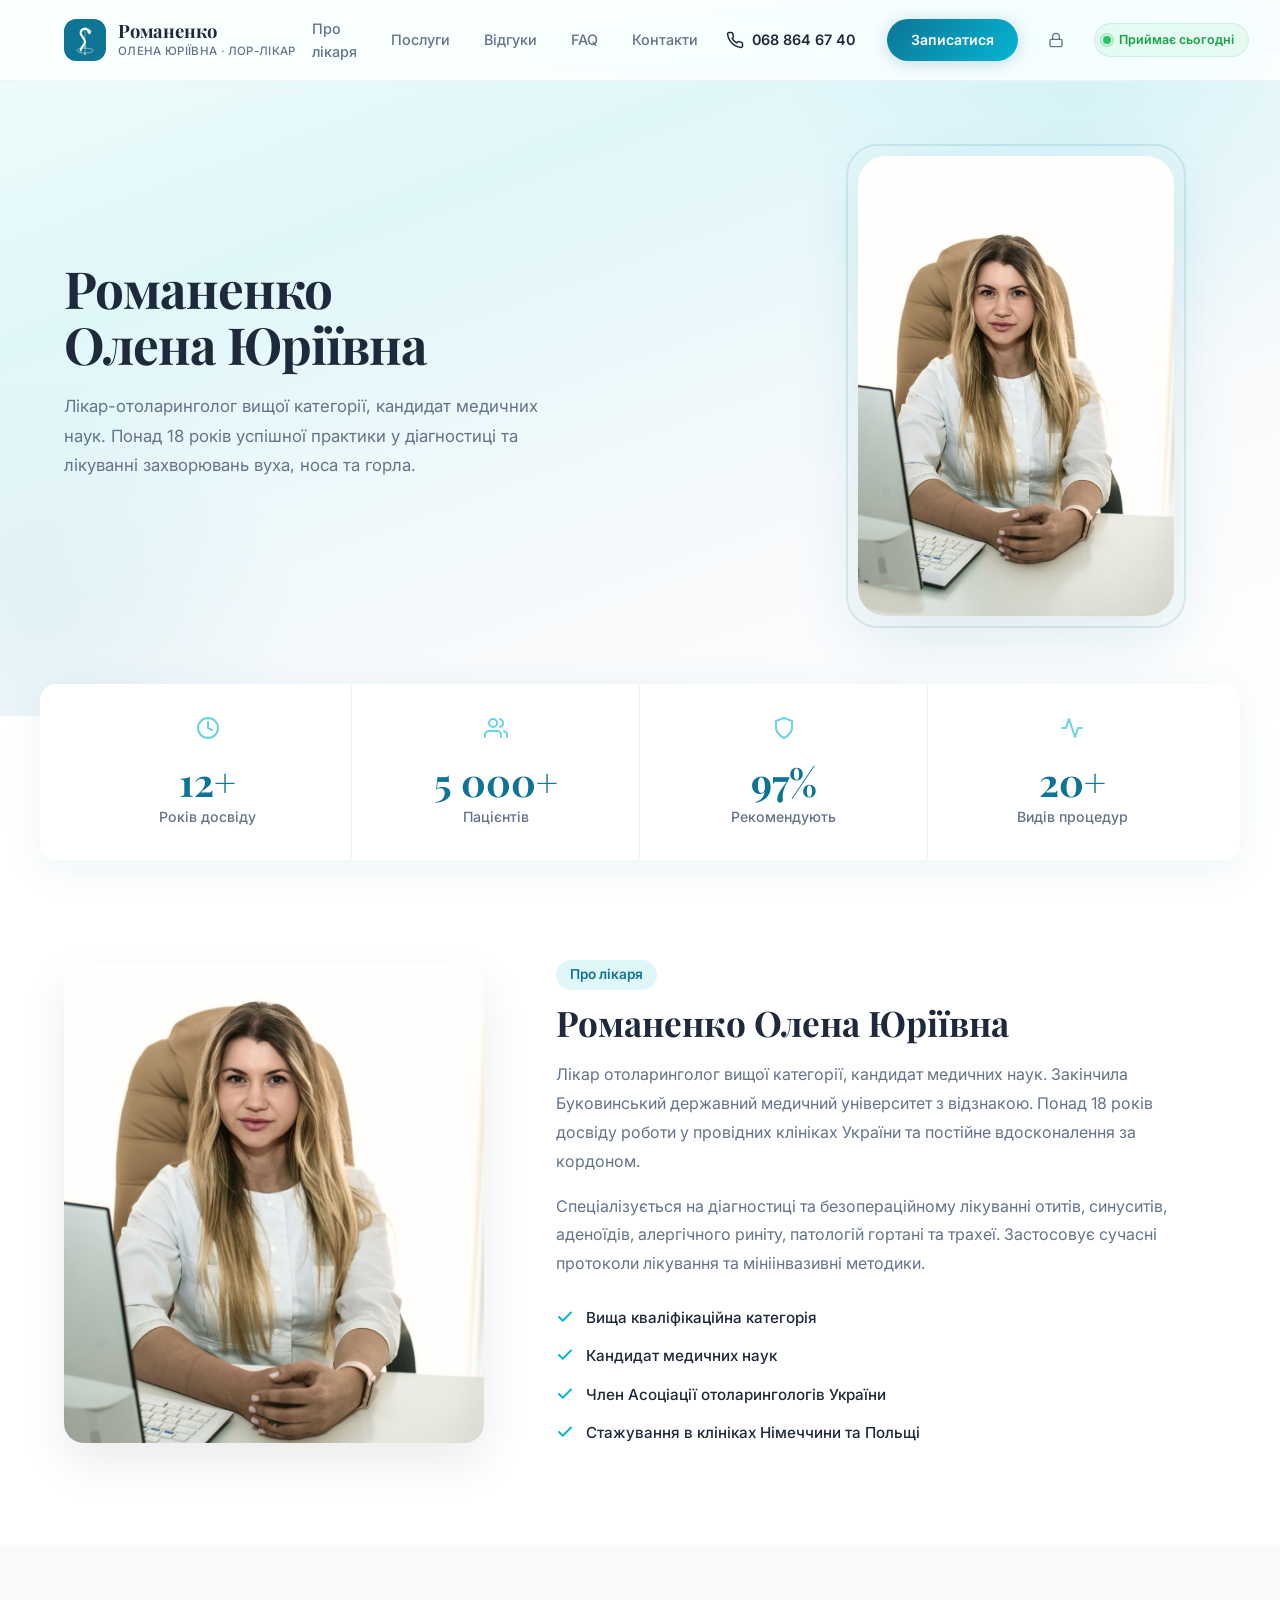
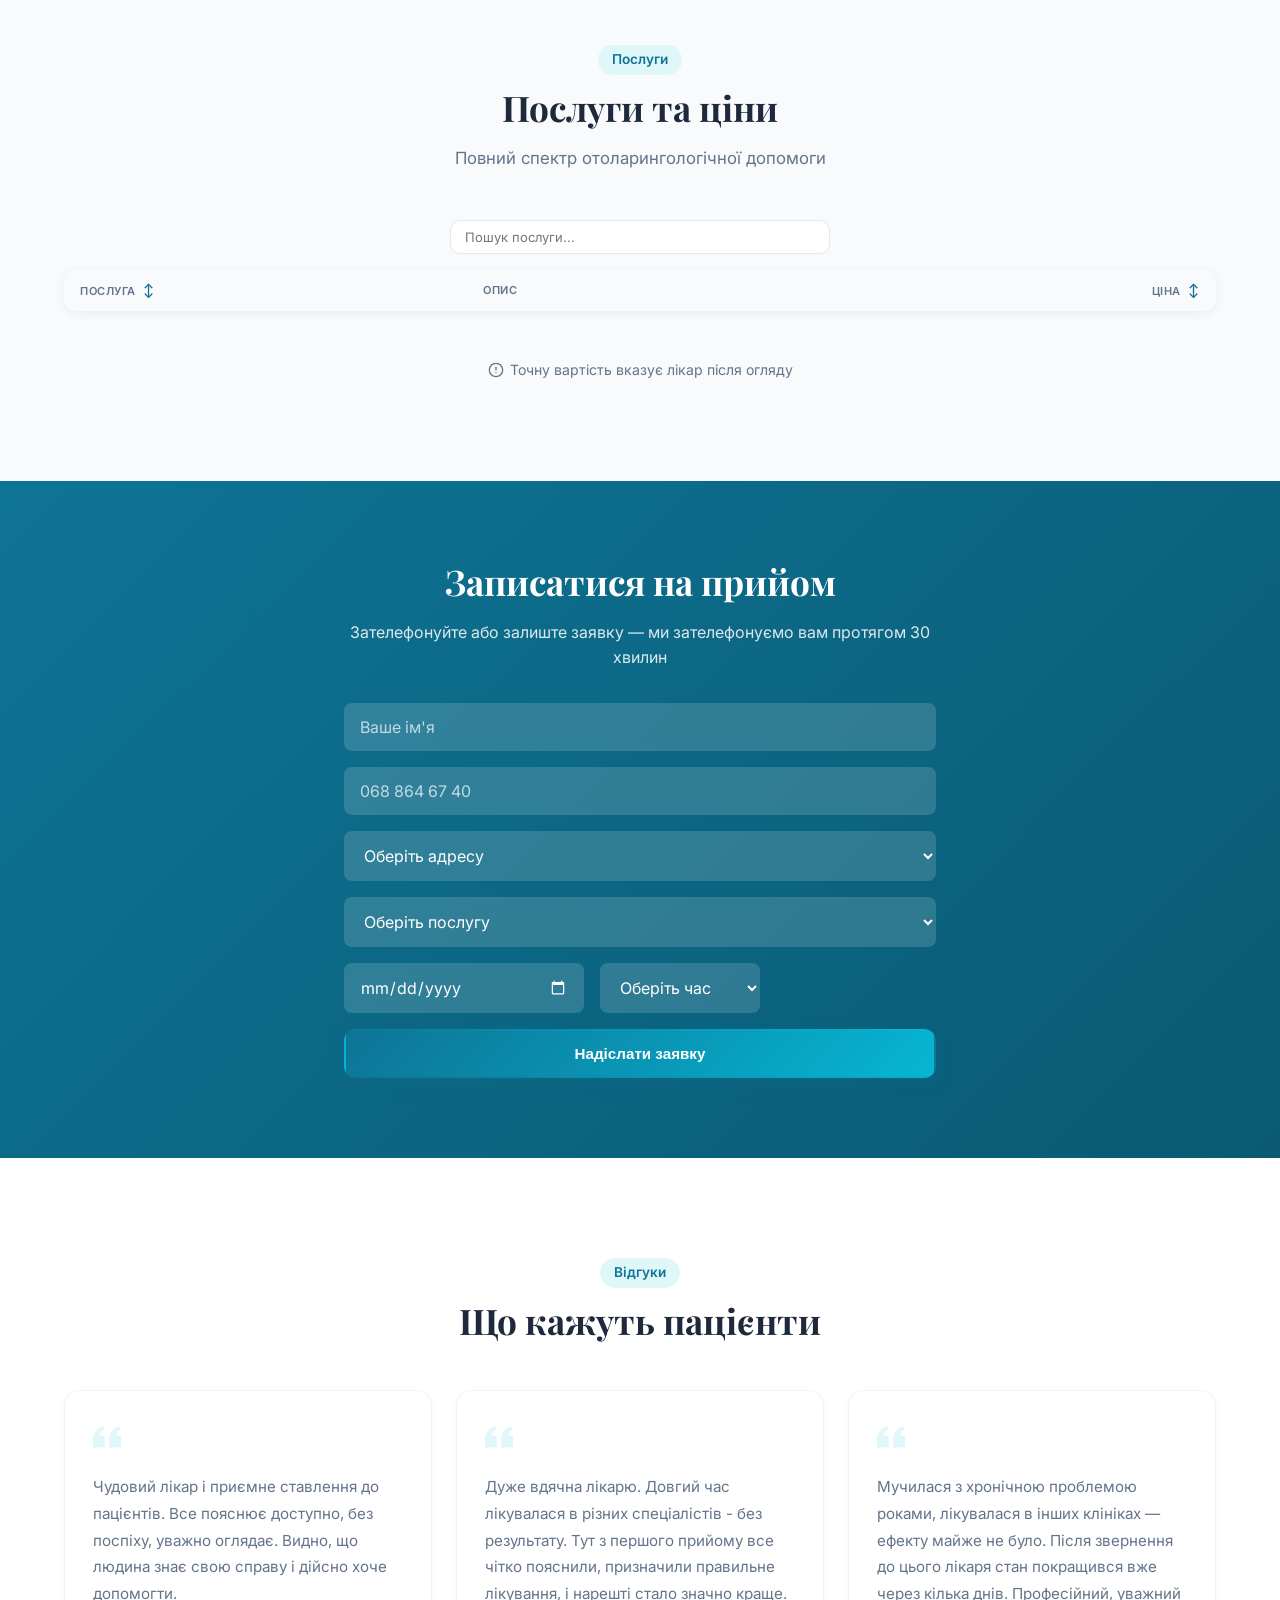
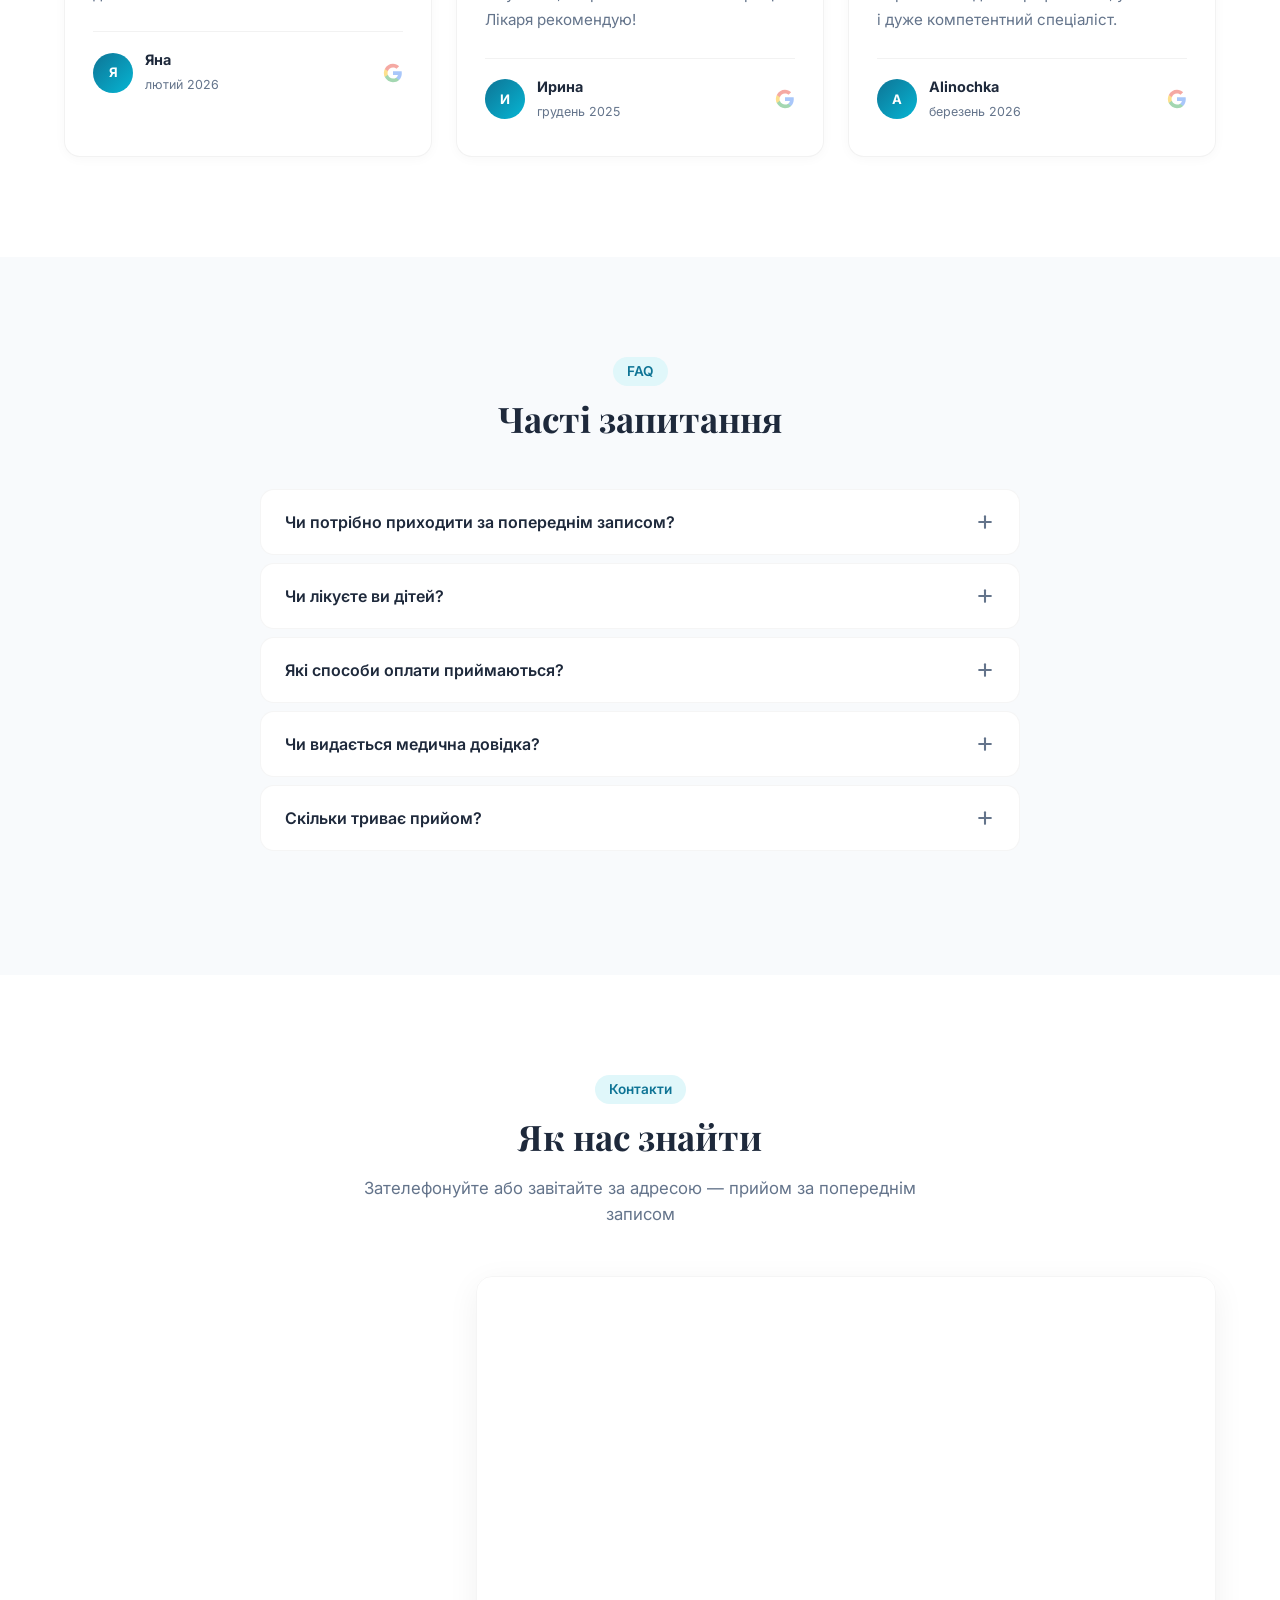
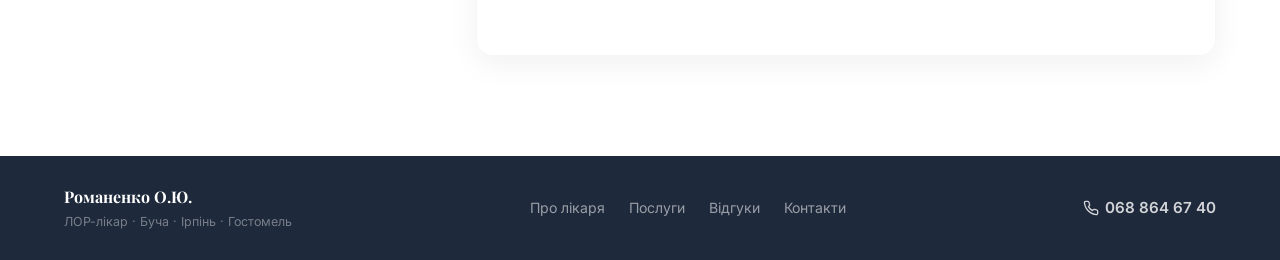
==== commit 5be47f11: "fix: appointment click handler, footer phone icon alignment, lunch text styling Co-Authored-By: Clau" ====
--- a/index.html
+++ b/index.html
@@ -347,6 +347,7 @@
     </div>
   </footer>
 
-  <script src="js/main.js"></script>
+  <script src="js/config.js"></script>
+  <script src="js/main.js?v=5"></script>
 </body>
 </html>
--- a/css/style.css
+++ b/css/style.css
@@ -170,6 +170,7 @@
 .contacts__schedule{margin-top:16px;padding-top:16px;border-top:1px solid rgba(0,0,0,.06)}
 .contacts__schedule-title{display:block;font-size:.78rem;color:var(--g);font-weight:600;margin-bottom:6px;text-transform:uppercase;letter-spacing:.04em}
 .contacts__schedule-value{display:block;font-size:.95rem;font-weight:600;color:var(--d);line-height:1.75}
+.contacts__lunch{font-weight:400;font-size:.88rem;color:var(--g)}
 .contacts__schedule-value span{opacity:.6;font-weight:400;font-size:.88rem}
 .contacts__map{border-radius:16px;overflow:hidden;box-shadow:0 8px 32px rgba(0,0,0,.06);height:100%;min-height:380px;border:1px solid rgba(0,0,0,.04)}
 .contacts__map iframe{height:100%;border-radius:16px}
@@ -182,7 +183,7 @@
 .footer__nav{display:flex;gap:24px}
 .footer__nav a{font-size:.88rem;color:rgba(255,255,255,.55);transition:color .2s}
 .footer__nav a:hover{color:#fff}
-.footer__phone{font-size:.95rem;font-weight:600;color:rgba(255,255,255,.8);transition:color .2s}
+.footer__phone{font-size:.95rem;font-weight:600;color:rgba(255,255,255,.8);transition:color .2s;display:flex;align-items:center;gap:6px}
 .footer__phone:hover{color:#fff}
 /* Reveal animations */
 .reveal{opacity:0;transform:translateY(30px);transition:opacity .6s ease,transform .6s ease}
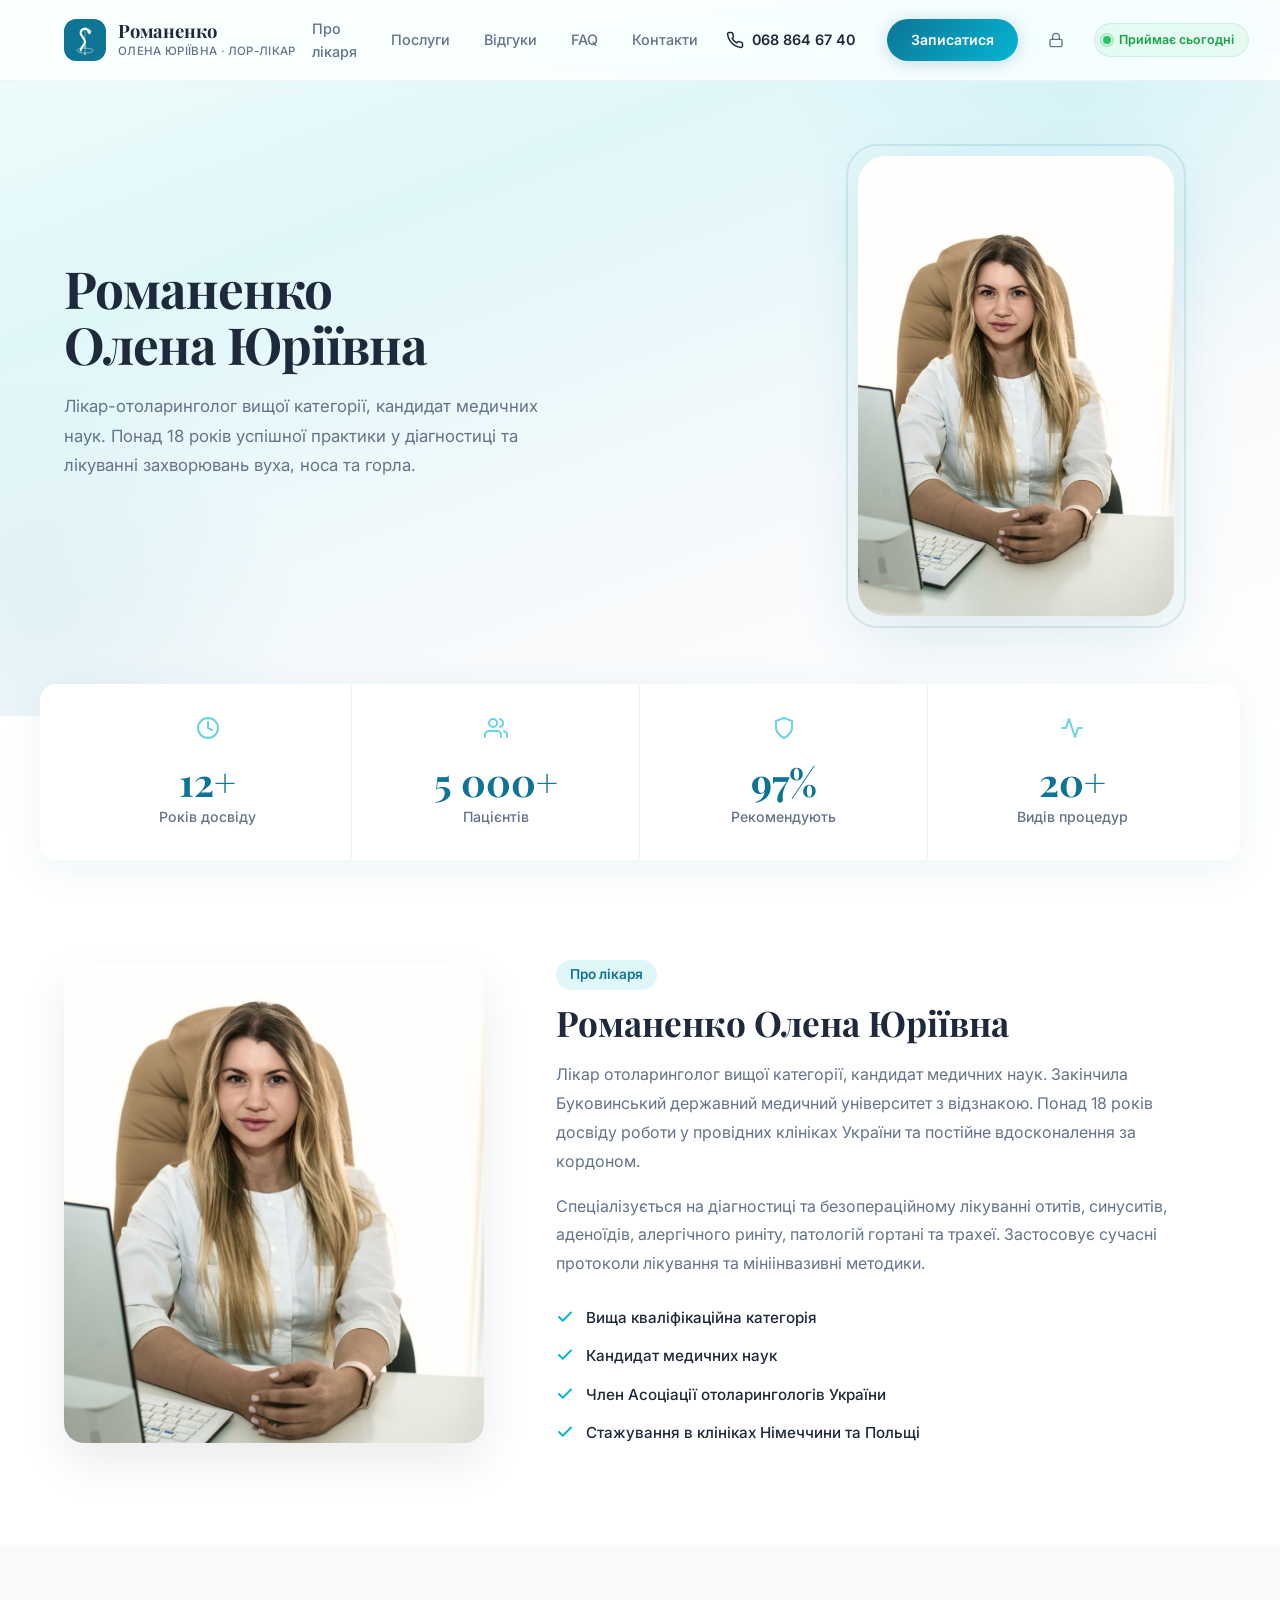
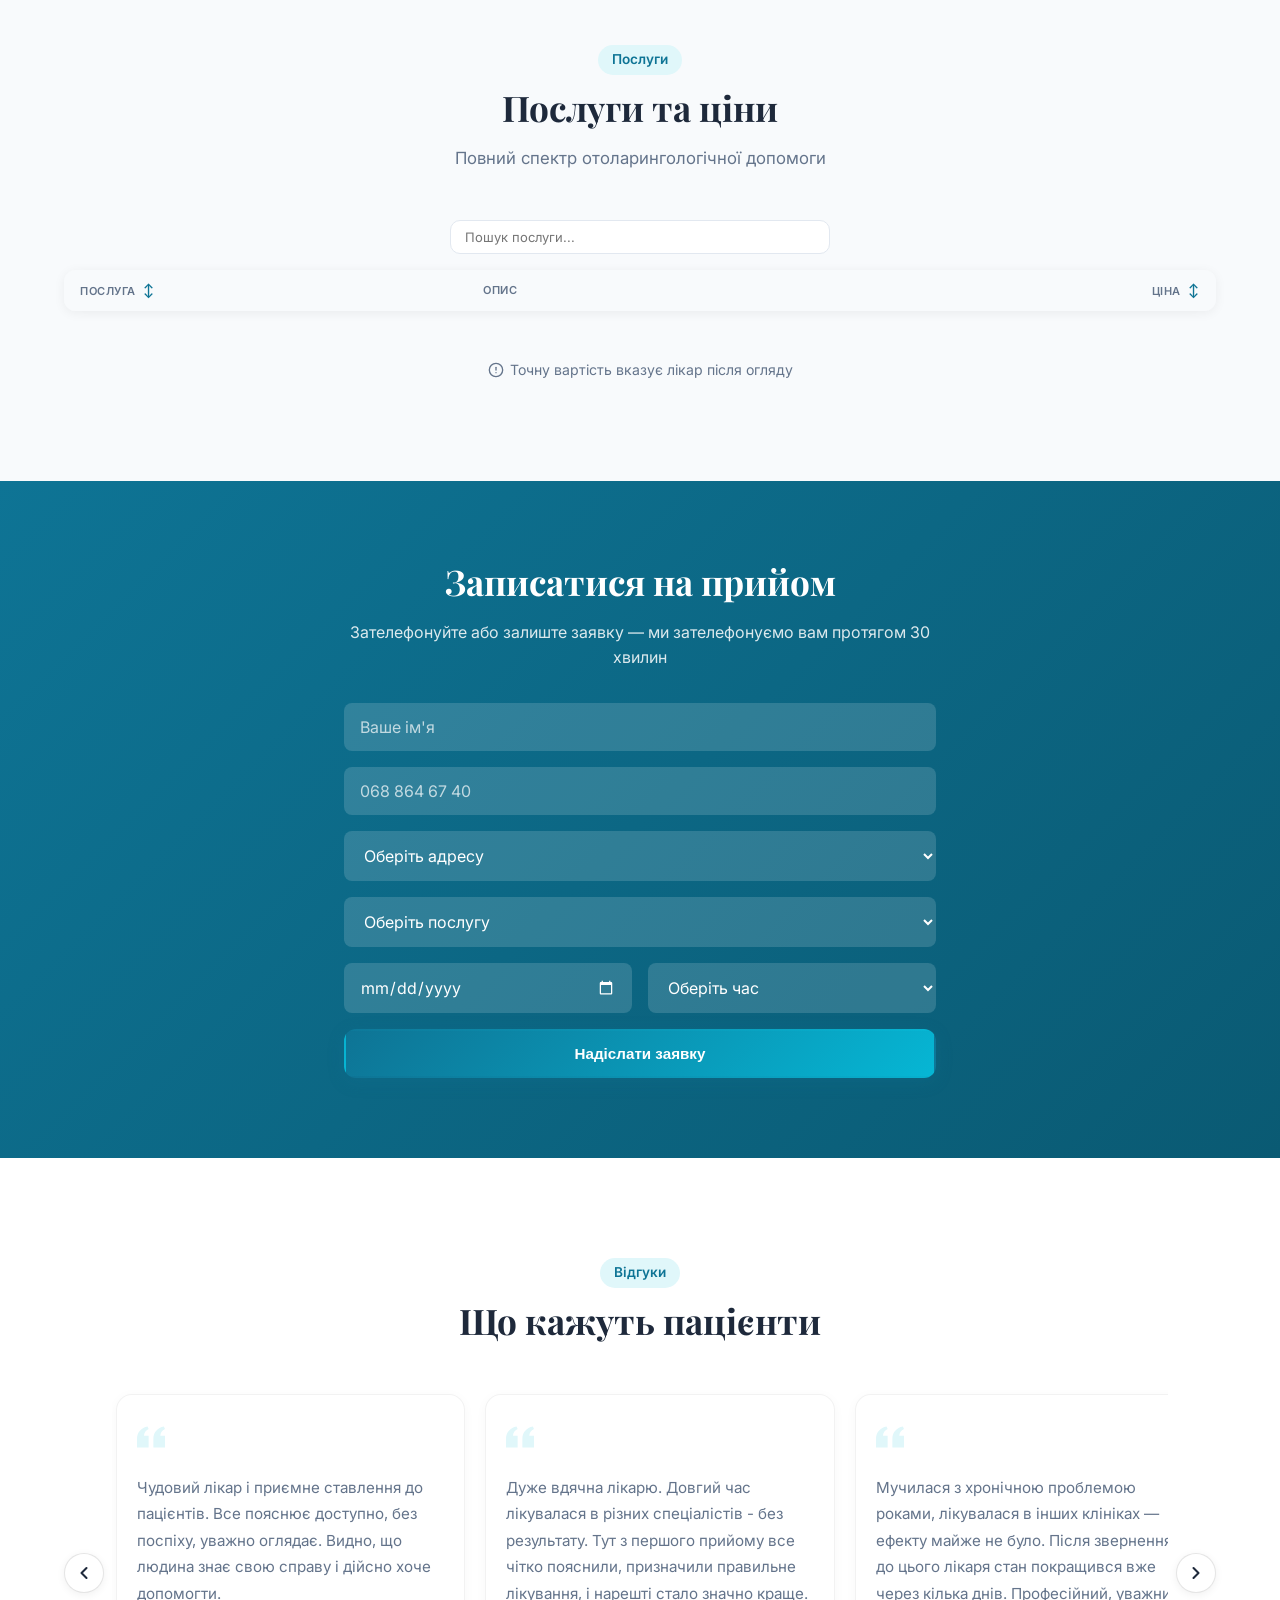
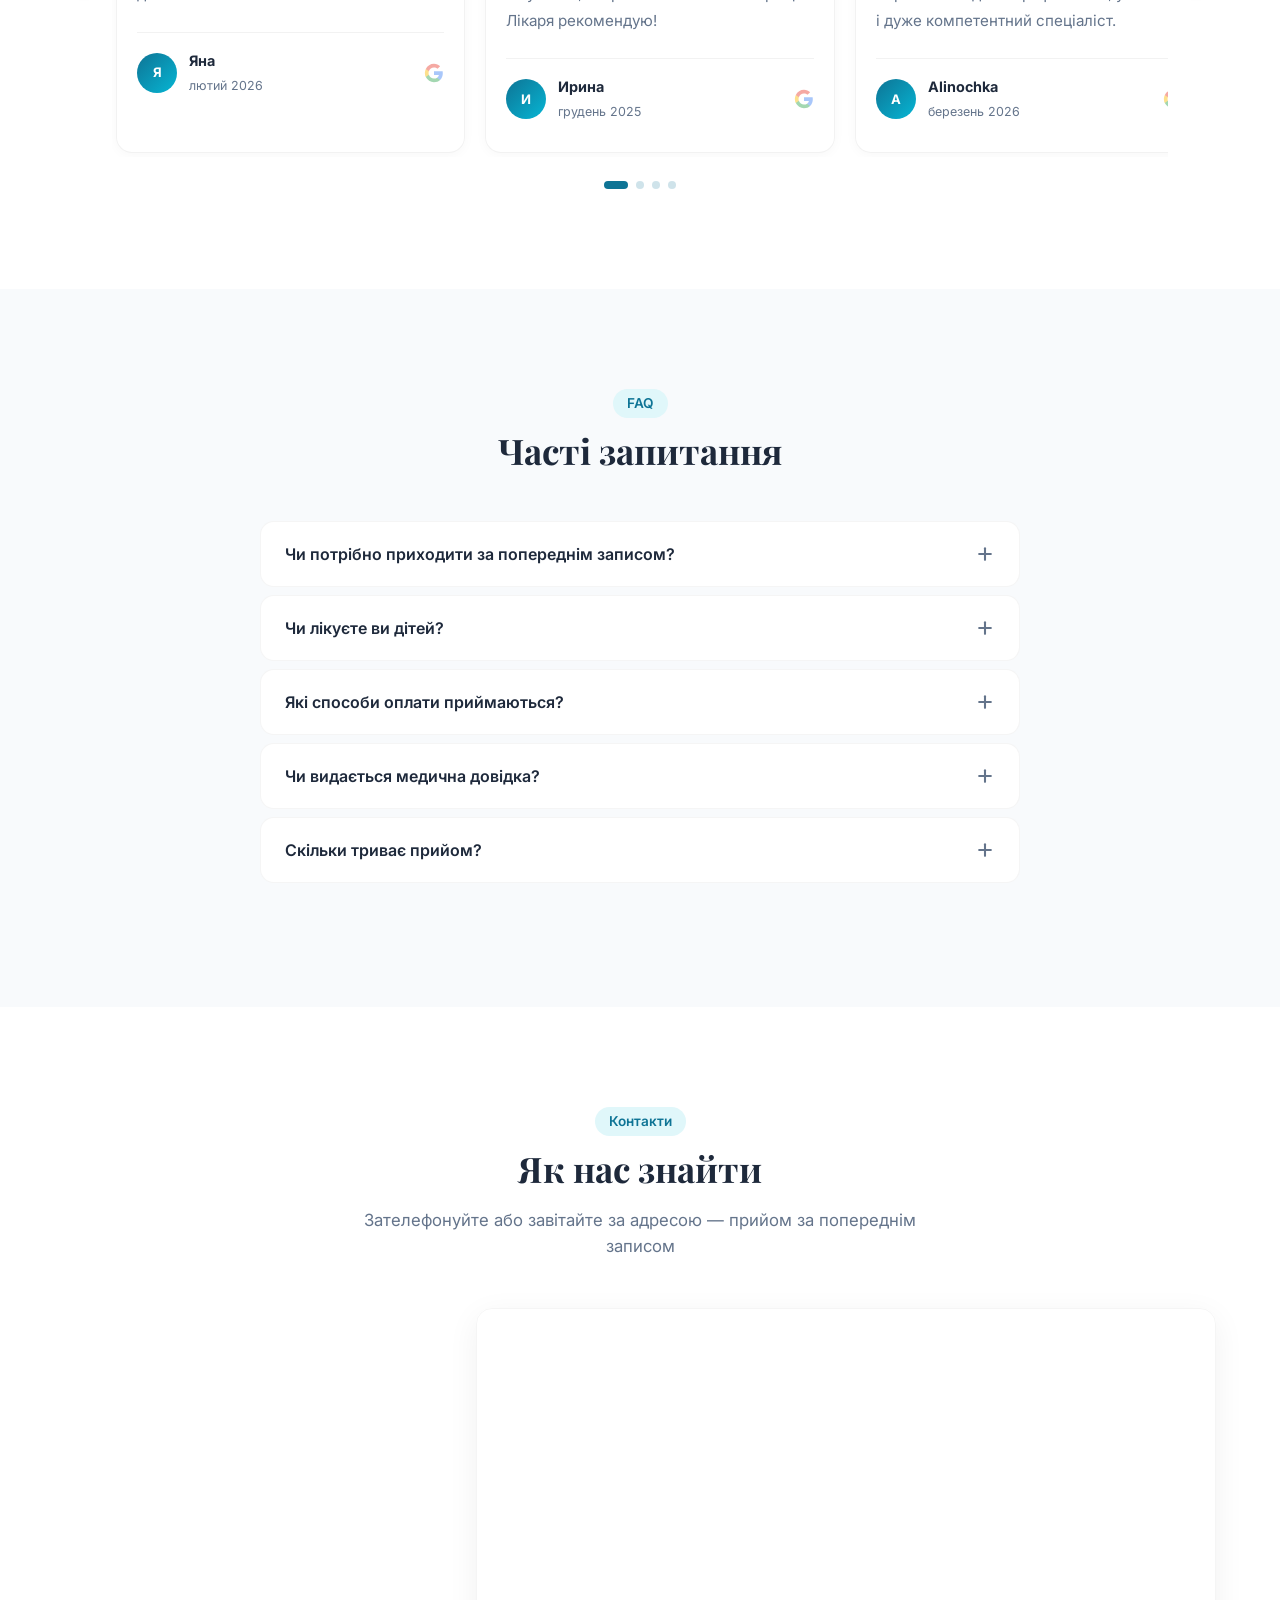
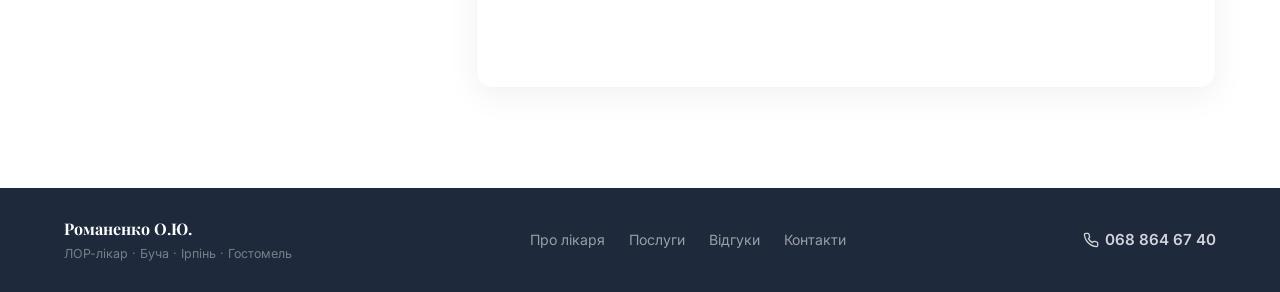
==== commit bf145f4f: "base project" ====
--- a/index.html
+++ b/index.html
@@ -5,7 +5,7 @@
   <meta name="viewport" content="width=device-width, initial-scale=1.0">
   <meta name="description" content="ЛОР-лікар Романенко Олена Юріївна у Бучі. Консультації, лікування отитів, синуситів, аденоїдів. Запис за телефоном 068 864 67 40.">
   <title>ЛОР-лікар Романенко Олена Юріївна | Буча · Ірпінь · Гостомель</title>
-  <link rel="stylesheet" href="css/style.css">
+  <link rel="stylesheet" href="css/style.css?v=2">
   <link rel="preconnect" href="https://fonts.googleapis.com">
   <link href="https://fonts.googleapis.com/css2?family=Inter:wght@400;500;600;700&family=Playfair+Display:wght@600;700&display=swap" rel="stylesheet">
 </head>
@@ -68,8 +68,8 @@
           <svg width="18" height="18" viewBox="0 0 24 24" fill="none" stroke="currentColor" stroke-width="2" stroke-linecap="round" stroke-linejoin="round"><rect x="3" y="11" width="18" height="11" rx="2" ry="2"/><path d="M7 11V7a5 5 0 0110 0v4"/></svg>
           Вхід
         </a>
-        <a href="tel:+380688646740" class="header__mobile-call">
-          <svg width="16" height="16" viewBox="0 0 24 24" fill="none" stroke="currentColor" stroke-width="2" stroke-linecap="round" stroke-linejoin="round"><path d="M22 16.92v3a2 2 0 01-2.18 2 19.79 19.79 0 01-8.63-3.07 19.5 19.5 0 01-6-6 19.79 19.79 0 01-3.07-8.67A2 2 0 014.11 2h3a2 2 0 012 1.72c.127.96.361 1.903.7 2.81a2 2 0 01-.45 2.11L8.09 9.91a16 16 0 006 6l1.27-1.27a2 2 0 012.11-.45c.907.339 1.85.573 2.81.7A2 2 0 0122 16.92z"/></svg>
+        <a href="#appointment" class="header__mobile-call">
+          <svg width="16" height="16" viewBox="0 0 24 24" fill="none" stroke="currentColor" stroke-width="2" stroke-linecap="round" stroke-linejoin="round"><rect x="3" y="4" width="18" height="18" rx="2" ry="2"/><line x1="16" y1="2" x2="16" y2="6"/><line x1="8" y1="2" x2="8" y2="6"/><line x1="3" y1="10" x2="21" y2="10"/></svg>
         </a>
       </nav>
     </div>
@@ -233,50 +233,18 @@
         <span class="section__tag">Відгуки</span>
         <h2 class="section__title">Що кажуть пацієнти</h2>
       </div>
-      <div class="testimonials__grid">
-        <div class="testimonial-card">
-          <svg class="testimonial-card__quote" width="28" height="28" viewBox="0 0 24 24" fill="currentColor"><path d="M14.017 21v-7.391c0-5.704 3.731-9.57 8.983-10.609l.995 2.151c-2.432.917-3.995 3.638-3.995 5.849h4v10h-9.983zm-14.017 0v-7.391c0-5.704 3.748-9.57 9-10.609l.996 2.151c-2.433.917-3.996 3.638-3.996 5.849h3.983v10h-9.983z"/></svg>
-          <p class="testimonial-card__text">Чудовий лікар і приємне ставлення до пацієнтів. Все пояснює доступно, без поспіху, уважно оглядає. Видно, що людина знає свою справу і дійсно хоче допомогти.</p>
-          <div class="testimonial-card__footer">
-            <div class="testimonial-card__author">
-              <div class="testimonial-card__avatar">Я</div>
-              <div>
-                <strong>Яна</strong>
-                <span>лютий 2026</span>
-              </div>
-            </div>
-            <svg class="testimonial-card__google" width="20" height="20" viewBox="0 0 24 24"><path d="M22.56 12.25c0-.78-.07-1.53-.2-2.25H12v4.26h5.92a5.06 5.06 0 01-2.2 3.32v2.77h3.57c2.08-1.92 3.28-4.74 3.28-8.1z" fill="#4285F4"/><path d="M12 23c2.97 0 5.46-.98 7.28-2.66l-3.57-2.77c-.98.66-2.23 1.06-3.71 1.06-2.86 0-5.29-1.93-6.16-4.53H2.18v2.84C3.99 20.53 7.7 23 12 23z" fill="#34A853"/><path d="M5.84 14.09c-.22-.66-.35-1.36-.35-2.09s.13-1.43.35-2.09V7.07H2.18C1.43 8.55 1 10.22 1 12s.43 3.45 1.18 4.93l2.85-2.22.81-.62z" fill="#FBBC05"/><path d="M12 5.38c1.62 0 3.06.56 4.21 1.64l3.15-3.15C17.45 2.09 14.97 1 12 1 7.7 1 3.99 3.47 2.18 7.07l3.66 2.84c.87-2.6 3.3-4.53 6.16-4.53z" fill="#EA4335"/></svg>
-          </div>
-        </div>
-        <div class="testimonial-card">
-          <svg class="testimonial-card__quote" width="28" height="28" viewBox="0 0 24 24" fill="currentColor"><path d="M14.017 21v-7.391c0-5.704 3.731-9.57 8.983-10.609l.995 2.151c-2.432.917-3.995 3.638-3.995 5.849h4v10h-9.983zm-14.017 0v-7.391c0-5.704 3.748-9.57 9-10.609l.996 2.151c-2.433.917-3.996 3.638-3.996 5.849h3.983v10h-9.983z"/></svg>
-          <p class="testimonial-card__text">Дуже вдячна лікарю. Довгий час лікувалася в різних спеціалістів - без результату. Тут з першого прийому все чітко пояснили, призначили правильне лікування, і нарешті стало значно краще. Лікаря рекомендую!</p>
-          <div class="testimonial-card__footer">
-            <div class="testimonial-card__author">
-              <div class="testimonial-card__avatar">И</div>
-              <div>
-                <strong>Ирина</strong>
-                <span>грудень 2025</span>
-              </div>
-            </div>
-            <svg class="testimonial-card__google" width="20" height="20" viewBox="0 0 24 24"><path d="M22.56 12.25c0-.78-.07-1.53-.2-2.25H12v4.26h5.92a5.06 5.06 0 01-2.2 3.32v2.77h3.57c2.08-1.92 3.28-4.74 3.28-8.1z" fill="#4285F4"/><path d="M12 23c2.97 0 5.46-.98 7.28-2.66l-3.57-2.77c-.98.66-2.23 1.06-3.71 1.06-2.86 0-5.29-1.93-6.16-4.53H2.18v2.84C3.99 20.53 7.7 23 12 23z" fill="#34A853"/><path d="M5.84 14.09c-.22-.66-.35-1.36-.35-2.09s.13-1.43.35-2.09V7.07H2.18C1.43 8.55 1 10.22 1 12s.43 3.45 1.18 4.93l2.85-2.22.81-.62z" fill="#FBBC05"/><path d="M12 5.38c1.62 0 3.06.56 4.21 1.64l3.15-3.15C17.45 2.09 14.97 1 12 1 7.7 1 3.99 3.47 2.18 7.07l3.66 2.84c.87-2.6 3.3-4.53 6.16-4.53z" fill="#EA4335"/></svg>
-          </div>
-        </div>
-        <div class="testimonial-card">
-          <svg class="testimonial-card__quote" width="28" height="28" viewBox="0 0 24 24" fill="currentColor"><path d="M14.017 21v-7.391c0-5.704 3.731-9.57 8.983-10.609l.995 2.151c-2.432.917-3.995 3.638-3.995 5.849h4v10h-9.983zm-14.017 0v-7.391c0-5.704 3.748-9.57 9-10.609l.996 2.151c-2.433.917-3.996 3.638-3.996 5.849h3.983v10h-9.983z"/></svg>
-          <p class="testimonial-card__text">Мучилася з хронічною проблемою роками, лікувалася в інших клініках — ефекту майже не було. Після звернення до цього лікаря стан покращився вже через кілька днів. Професійний, уважний і дуже компетентний спеціаліст.</p>
-          <div class="testimonial-card__footer">
-            <div class="testimonial-card__author">
-              <div class="testimonial-card__avatar">A</div>
-              <div>
-                <strong>Alinochka</strong>
-                <span>березень 2026</span>
-              </div>
-            </div>
-            <svg class="testimonial-card__google" width="20" height="20" viewBox="0 0 24 24"><path d="M22.56 12.25c0-.78-.07-1.53-.2-2.25H12v4.26h5.92a5.06 5.06 0 01-2.2 3.32v2.77h3.57c2.08-1.92 3.28-4.74 3.28-8.1z" fill="#4285F4"/><path d="M12 23c2.97 0 5.46-.98 7.28-2.66l-3.57-2.77c-.98.66-2.23 1.06-3.71 1.06-2.86 0-5.29-1.93-6.16-4.53H2.18v2.84C3.99 20.53 7.7 23 12 23z" fill="#34A853"/><path d="M5.84 14.09c-.22-.66-.35-1.36-.35-2.09s.13-1.43.35-2.09V7.07H2.18C1.43 8.55 1 10.22 1 12s.43 3.45 1.18 4.93l2.85-2.22.81-.62z" fill="#FBBC05"/><path d="M12 5.38c1.62 0 3.06.56 4.21 1.64l3.15-3.15C17.45 2.09 14.97 1 12 1 7.7 1 3.99 3.47 2.18 7.07l3.66 2.84c.87-2.6 3.3-4.53 6.16-4.53z" fill="#EA4335"/></svg>
-          </div>
-        </div>
-      </div>
+      <div class="testimonials__carousel">
+        <button class="carousel-btn carousel-btn--prev" id="testPrev" aria-label="Попередній відгук">
+          <svg width="20" height="20" viewBox="0 0 24 24" fill="none" stroke="currentColor" stroke-width="2.5" stroke-linecap="round" stroke-linejoin="round"><polyline points="15 18 9 12 15 6"/></svg>
+        </button>
+        <div class="testimonials__viewport" id="testimonialsViewport">
+          <div class="testimonials__track" id="testimonialsTrack"></div>
+        </div>
+        <button class="carousel-btn carousel-btn--next" id="testNext" aria-label="Наступний відгук">
+          <svg width="20" height="20" viewBox="0 0 24 24" fill="none" stroke="currentColor" stroke-width="2.5" stroke-linecap="round" stroke-linejoin="round"><polyline points="9 18 15 12 9 6"/></svg>
+        </button>
+      </div>
+      <div class="carousel-dots" id="testimonialsDots"></div>
     </div>
   </section>
 
@@ -348,6 +316,6 @@
   </footer>
 
   <script src="js/config.js"></script>
-  <script src="js/main.js?v=5"></script>
+  <script src="js/main.js?v=8"></script>
 </body>
 </html>
--- a/css/style.css
+++ b/css/style.css
@@ -131,12 +131,15 @@
 .appointment__form input[type="date"]::-webkit-calendar-picker-indicator{filter:invert(1)}
 .appointment__form input:user-invalid,.appointment__form select:user-invalid{outline:2px solid #ef4444}
 .appointment__form input:user-valid{outline:2px solid #22c55e}
-.appointment__datetime{display:grid;grid-template-columns:1.2fr 0.8fr 0.8fr;gap:16px}
+.appointment__datetime{display:grid;grid-template-columns:1fr 1fr;gap:16px}
 .appointment__confirm{display:none;margin-top:24px;font-size:1.1rem;font-weight:600;animation:fadeIn .4s ease}
 /* Testimonials */
 .testimonials{padding:100px 0}
 .testimonials__grid{display:grid;grid-template-columns:repeat(3,1fr);gap:24px}
-.testimonial-card{background:var(--w);border-radius:16px;padding:32px 28px;border:1px solid rgba(0,0,0,.05);box-shadow:0 2px 12px rgba(0,0,0,.03);transition:border-color .3s,box-shadow .3s}
+.testimonials__carousel{position:relative;display:flex;align-items:center;gap:8px}
+.testimonials__viewport{overflow:hidden;flex:1;width:100%}
+.testimonials__track{display:flex;transition:transform .45s cubic-bezier(.4,0,.2,1);will-change:transform;gap:20px;padding:4px}
+.testimonial-card{background:var(--w);border-radius:16px;padding:32px 28px;border:1px solid rgba(0,0,0,.05);box-shadow:0 2px 12px rgba(0,0,0,.03);transition:border-color .3s,box-shadow .3s;flex:0 0 33.333%;min-width:0;padding:28px 20px}
 .testimonial-card:hover{border-color:rgba(14,116,149,.1);box-shadow:0 8px 28px rgba(14,116,149,.06)}
 .testimonial-card__quote{color:var(--pl);margin-bottom:16px;flex-shrink:0}
 .testimonial-card__text{font-size:.95rem;color:var(--g);margin-bottom:24px;line-height:1.75;font-style:normal}
@@ -146,6 +149,12 @@
 .testimonial-card__author strong{display:block;font-size:.9rem}
 .testimonial-card__author span{font-size:.78rem;color:var(--g)}
 .testimonial-card__google{opacity:.45}
+.carousel-btn{width:40px;height:40px;border-radius:50%;border:1px solid rgba(0,0,0,.1);background:var(--w);color:var(--d);cursor:pointer;display:flex;align-items:center;justify-content:center;flex-shrink:0;transition:all .2s;box-shadow:0 2px 8px rgba(0,0,0,.06)}
+.carousel-btn:hover{background:var(--p);color:#fff;border-color:var(--p);box-shadow:0 4px 16px rgba(14,116,149,.25)}
+.carousel-btn:active{transform:scale(.93)}
+.carousel-dots{display:flex;justify-content:center;gap:8px;margin-top:24px}
+.carousel-dot{width:8px;height:8px;border-radius:50%;border:none;background:rgba(14,116,149,.2);cursor:pointer;padding:0;transition:all .25s;flex-shrink:0}
+.carousel-dot.active{background:var(--p);width:24px;border-radius:4px}
 /* FAQ */
 .faq{padding:100px 0;background:var(--l)}
 .faq__list{max-width:760px;margin:0 auto;display:flex;flex-direction:column;gap:8px}
@@ -190,7 +199,6 @@
 .reveal-visible{opacity:1;transform:translateY(0)}
 .stats__item.reveal{transition-delay:calc(var(--i,0) * .1s)}
 .service-card.reveal{transition-delay:calc(var(--i,0) * .08s)}
-.testimonial-card.reveal{transition-delay:calc(var(--i,0) * .12s)}
 .faq__item.reveal{transition-delay:calc(var(--i,0) * .06s)}
 /* Stagger delays */
 .stats__item:nth-child(1){--i:0}.stats__item:nth-child(2){--i:1}
@@ -228,9 +236,6 @@
 .faq__page-btn.active{background:var(--p);color:#fff;border-color:var(--p)}
 .faq__page-btn:disabled{opacity:.35;cursor:default}
 
-.testimonials__grid .testimonial-card:nth-child(1){--i:0}
-.testimonials__grid .testimonial-card:nth-child(2){--i:1}
-.testimonials__grid .testimonial-card:nth-child(3){--i:2}
 .faq__list .faq__item:nth-child(1){--i:0}.faq__list .faq__item:nth-child(2){--i:1}
 .faq__list .faq__item:nth-child(3){--i:2}.faq__list .faq__item:nth-child(4){--i:3}
 .faq__list .faq__item:nth-child(5){--i:4}
@@ -264,6 +269,9 @@
   .about__credentials li{justify-content:center;text-align:left}
   .contacts__inner{grid-template-columns:1fr;gap:24px}
   .contacts__map{min-height:280px}
+  .testimonial-card{flex:0 0 50%;padding:24px 18px}
+  .testimonial-card__text{font-size:.88rem;margin-bottom:18px}
+  .testimonial-card__avatar{width:34px;height:34px;font-size:.75rem}
 }
 @media(max-width:768px){
   body{padding-bottom:64px}
@@ -286,7 +294,11 @@
   .stats__item:nth-child(odd){border-right:1px solid rgba(0,0,0,.05)}
   .services__grid{grid-template-columns:1fr}
   .appointment__datetime{grid-template-columns:1fr}
-  .testimonials__grid{grid-template-columns:1fr}
+  .carousel-btn{display:none}
+  .testimonials__carousel{gap:0}
+  .testimonial-card{flex:0 0 100%;padding:28px 22px}
+  .testimonial-card__text{font-size:.95rem;margin-bottom:24px}
+  .testimonial-card__avatar{width:40px;height:40px;font-size:.82rem}
   .footer__inner{flex-direction:column;text-align:center}
   .footer__nav{flex-wrap:wrap;justify-content:center}
   .back-to-top{bottom:80px;right:20px;width:42px;height:42px}
